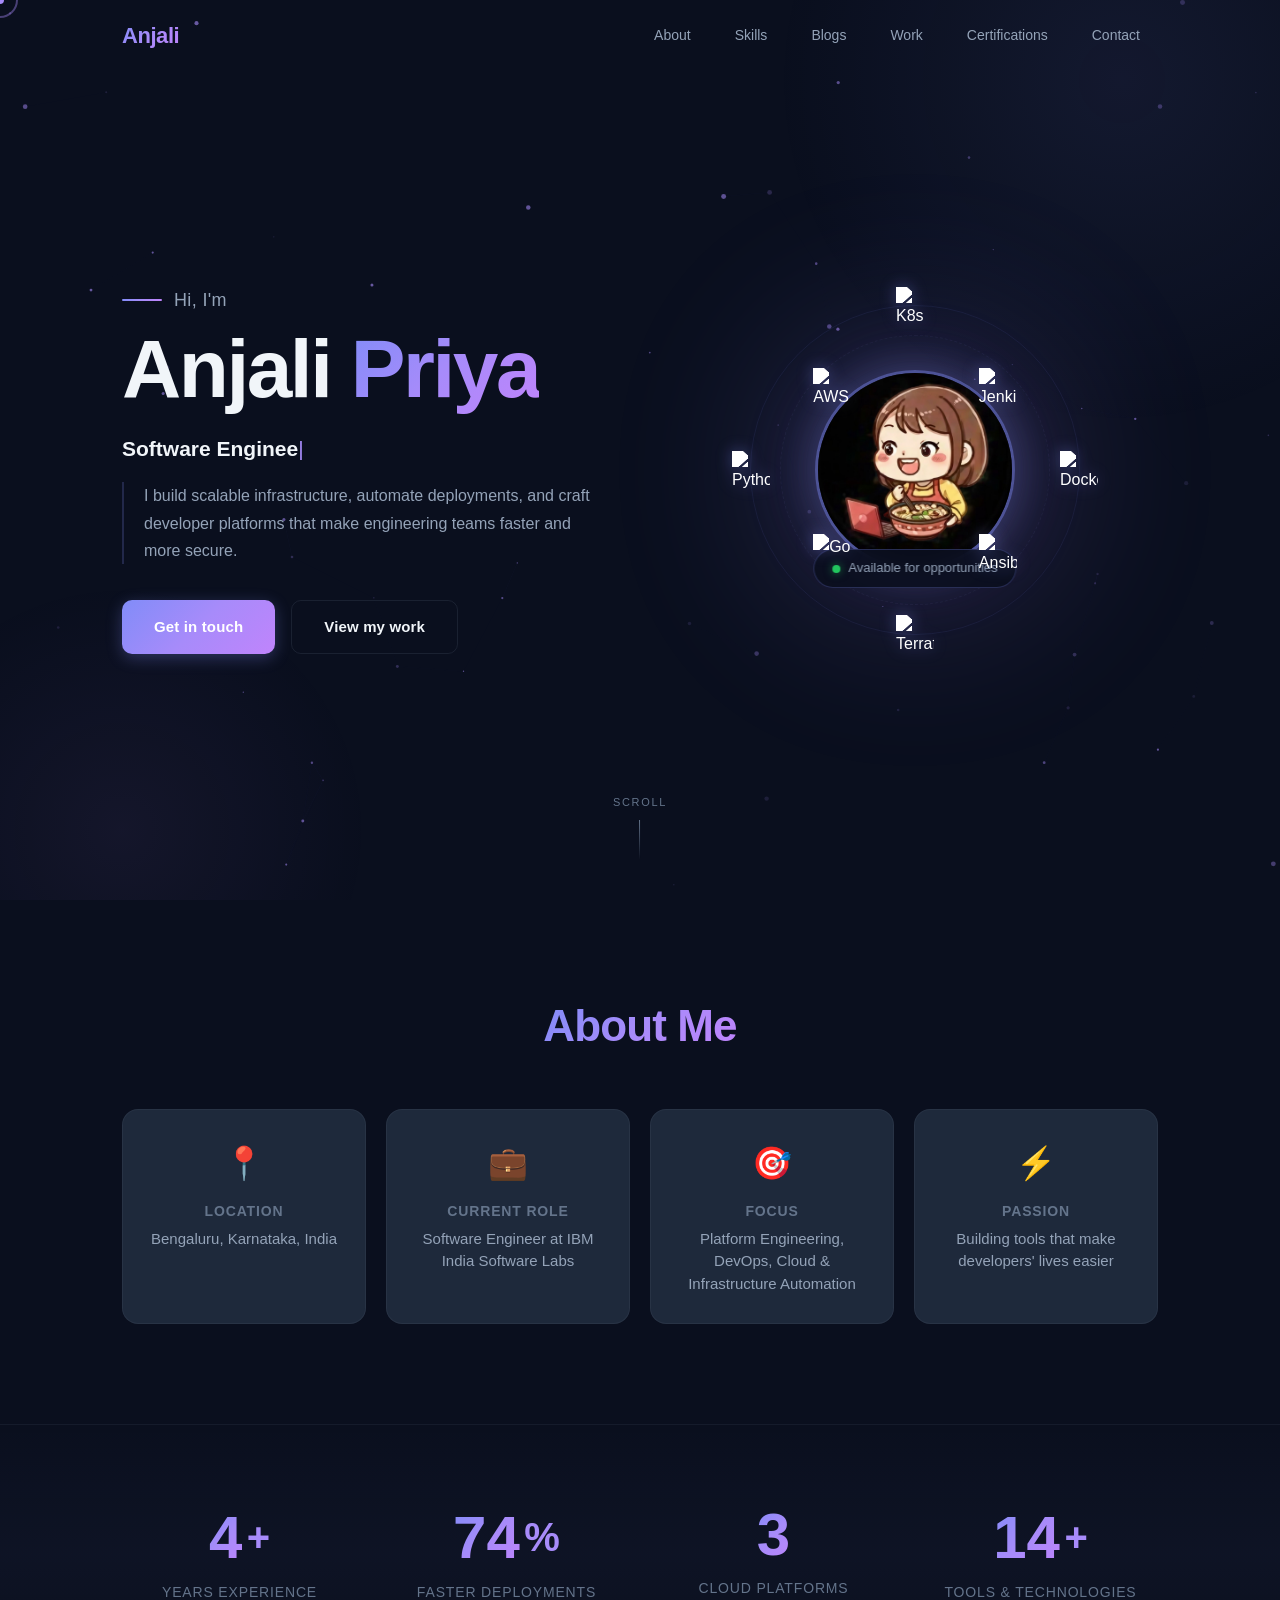
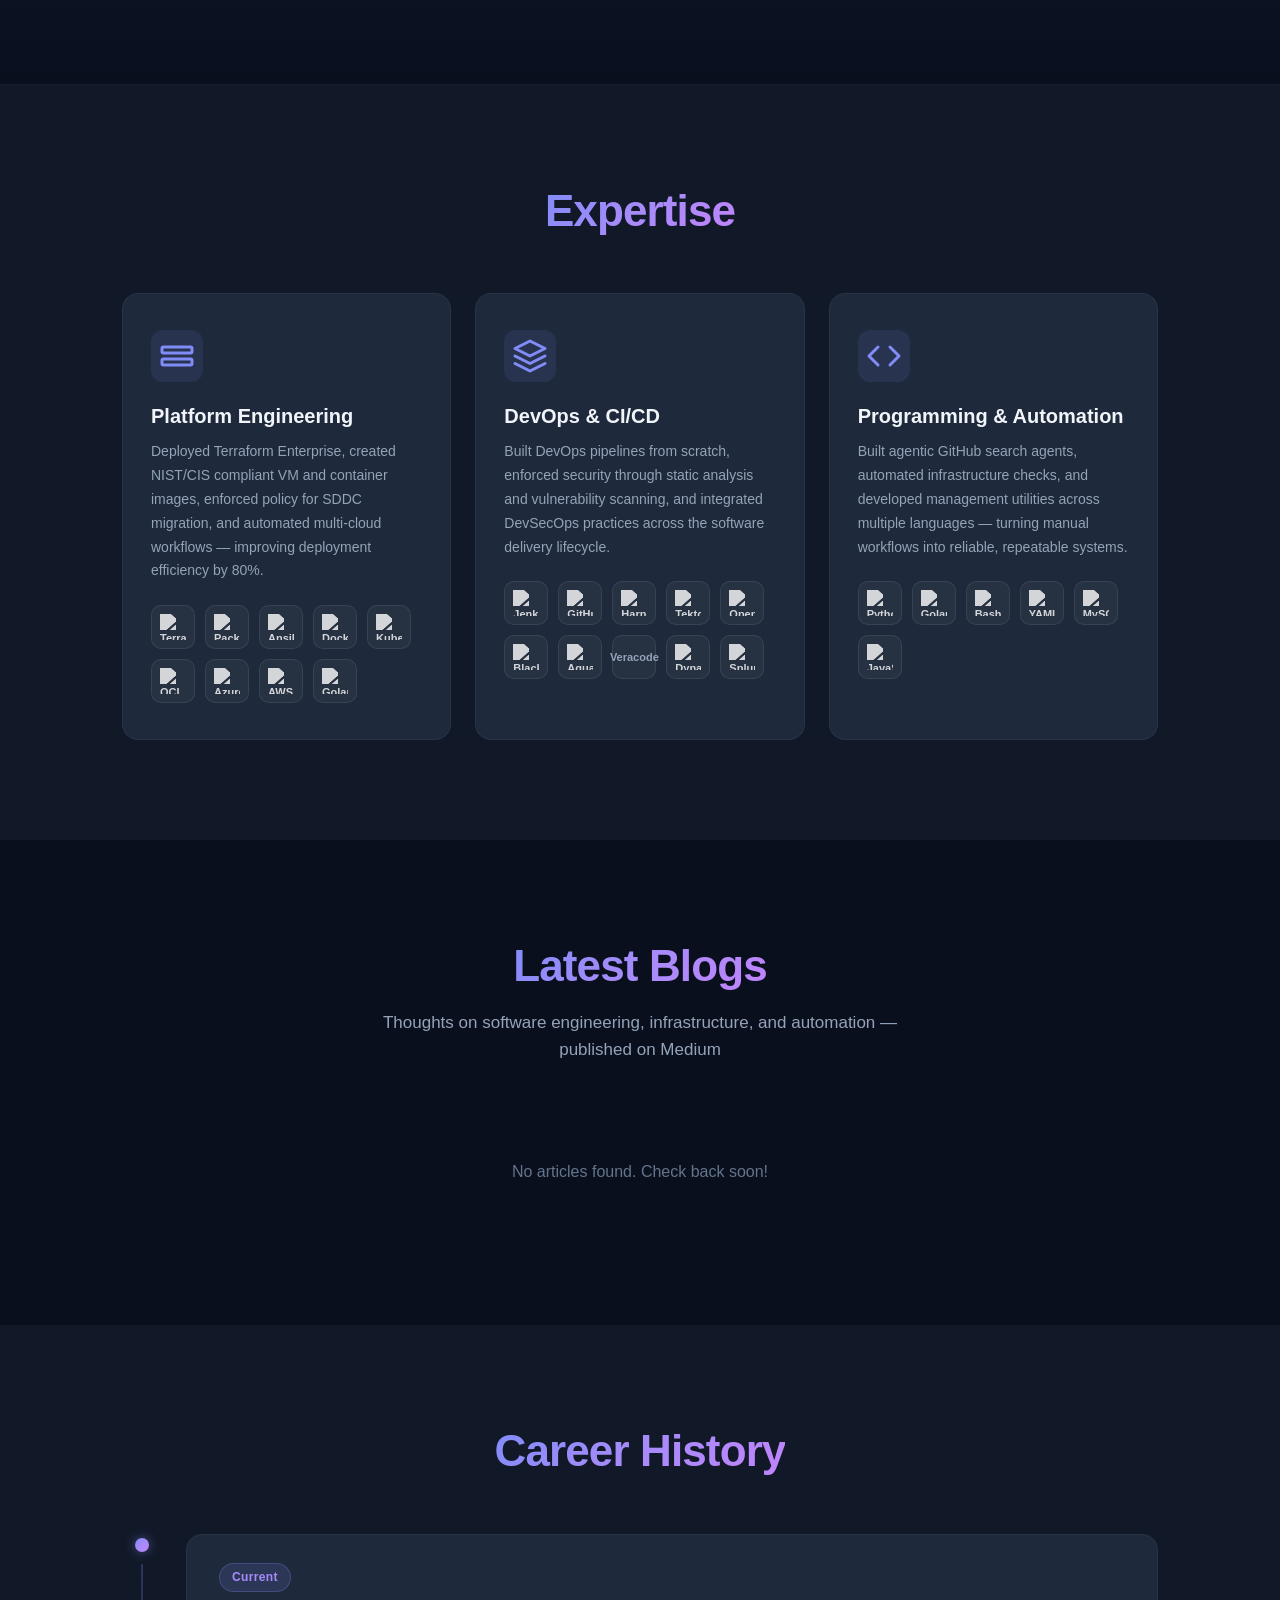
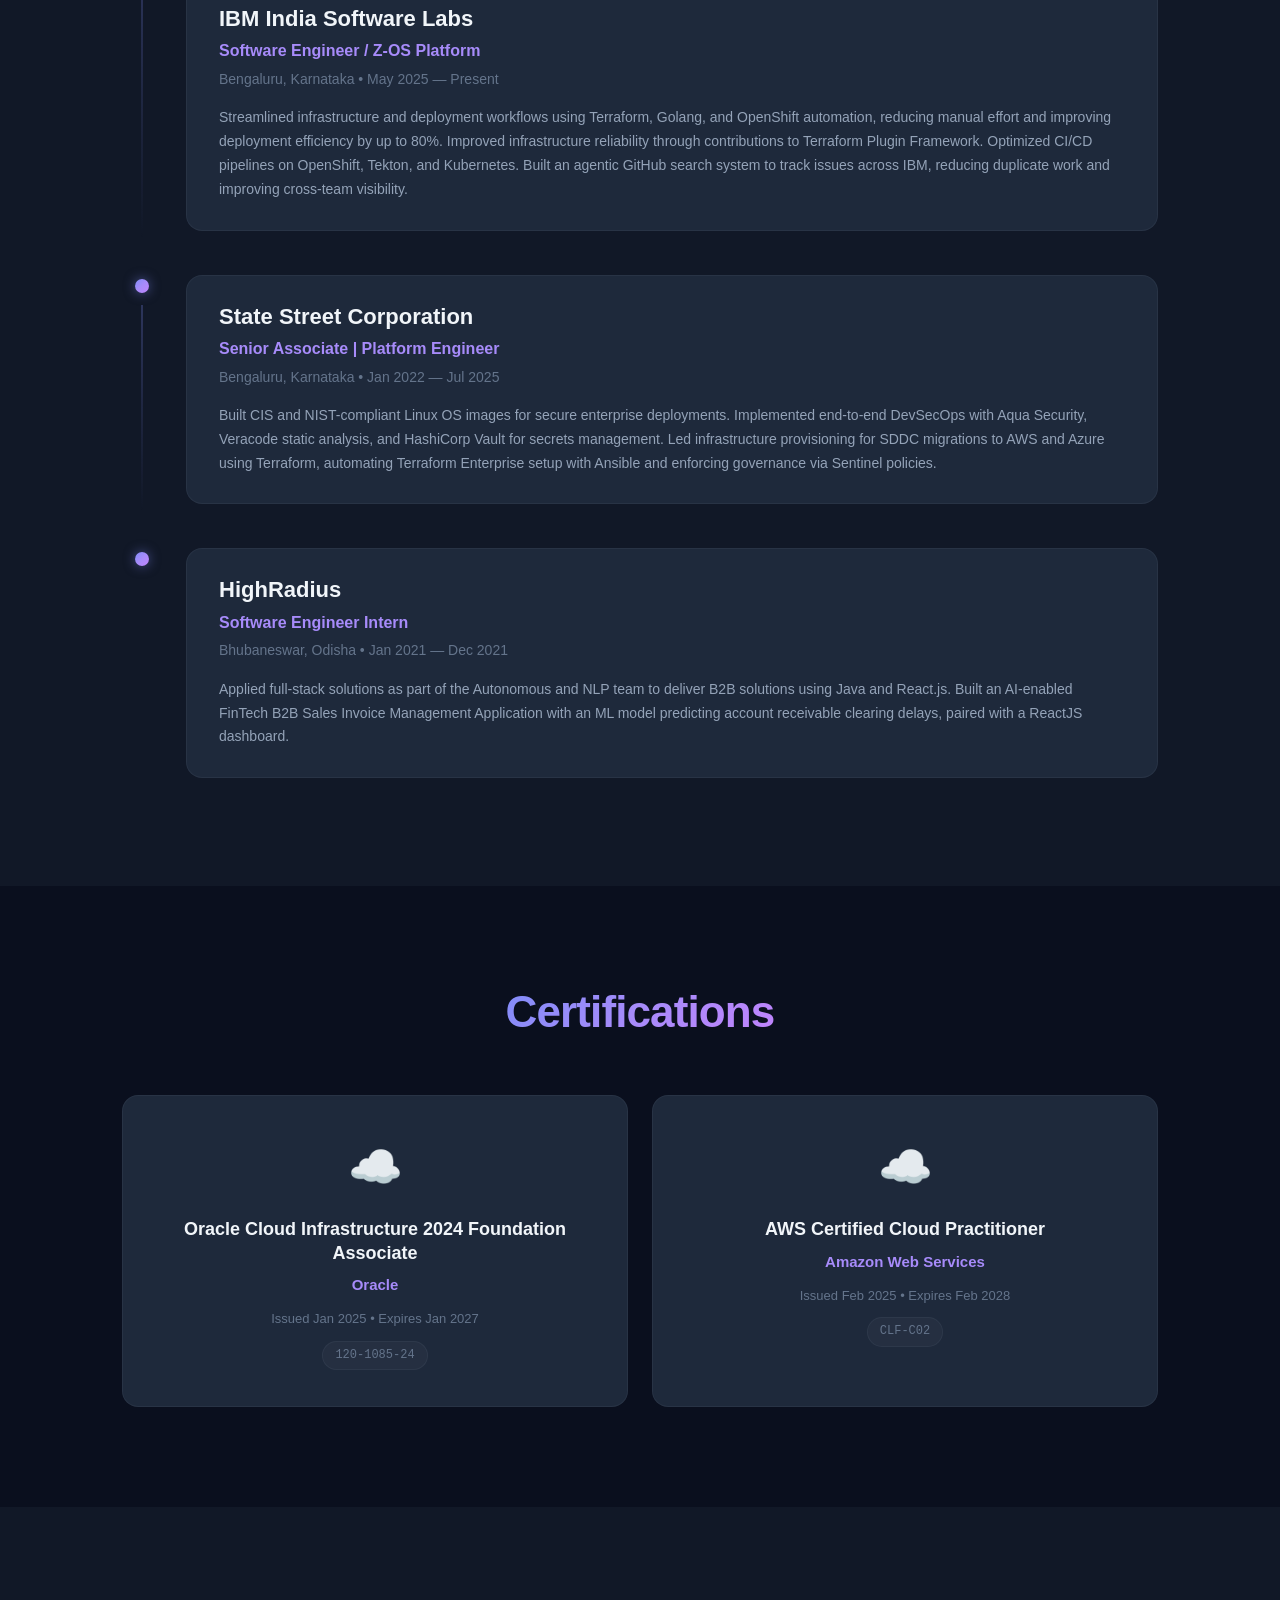
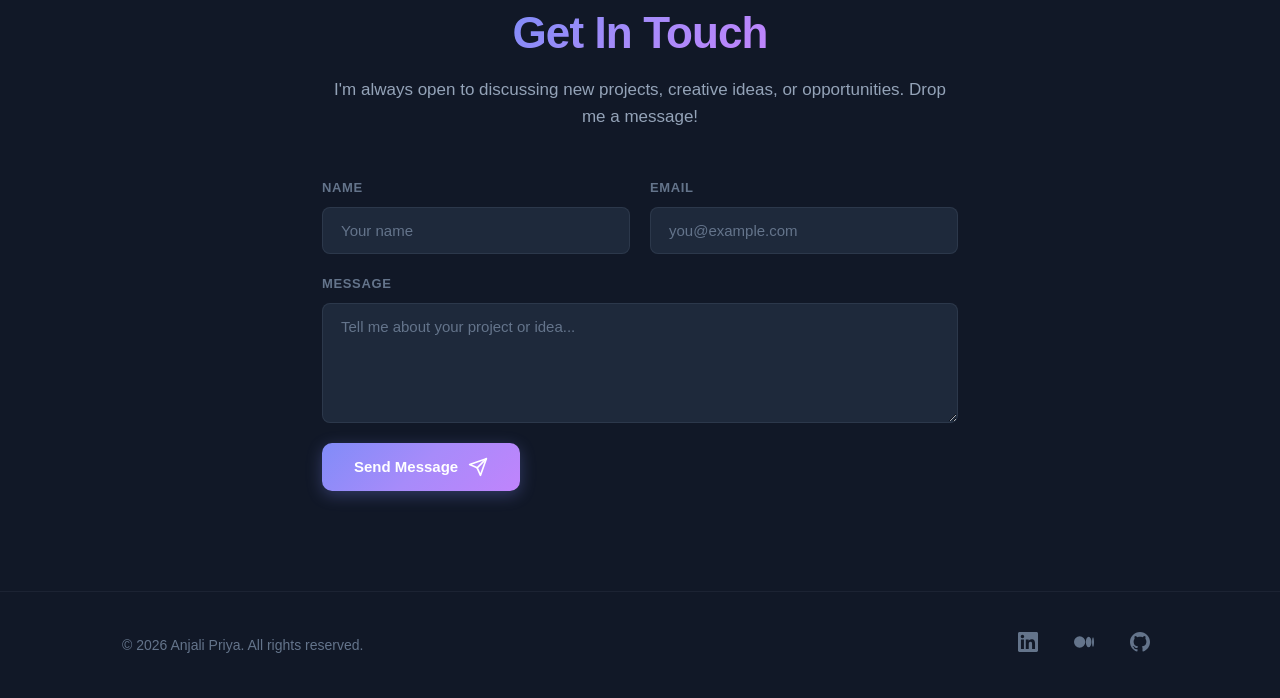
==== AnjaliPriyaa.github.io/index.html @ 0230a02e "Replace submodule with website files" ====
<!DOCTYPE html>
<html lang="en">
<head>
    <meta charset="UTF-8">
    <meta name="viewport" content="width=device-width, initial-scale=1.0">
    <meta http-equiv="X-UA-Compatible" content="IE=edge">
    <meta name="description" content="Anjali Priya - Software Engineer specializing in Cloud & Infrastructure Automation, DevOps, and Platform Engineering">
    <meta http-equiv="Content-Security-Policy" content="default-src 'self'; script-src 'self' 'unsafe-inline'; style-src 'self' 'unsafe-inline' https://fonts.googleapis.com; font-src 'self' https://fonts.gstatic.com; img-src 'self' https: data:; connect-src 'self' https://api.rss2json.com; frame-ancestors 'none'; base-uri 'self'; form-action 'self';">
    <title>Anjali Priya — Software Engineer</title>
    <link rel="preconnect" href="https://fonts.googleapis.com">
    <link rel="preconnect" href="https://fonts.gstatic.com" crossorigin>
    <link href="https://fonts.googleapis.com/css2?family=Inter:wght@400;500;600;700;800&display=swap" rel="stylesheet">
    <link rel="stylesheet" href="styles.css">
</head>
<body>
    <!-- Particle Canvas -->
    <canvas id="particle-canvas"></canvas>

    <!-- Custom Cursor -->
    <div class="cursor" id="cursor"></div>
    <div class="cursor-follower" id="cursor-follower"></div>

    <!-- Scroll Progress -->
    <div class="scroll-progress" id="scroll-progress"></div>

    <!-- Top Navigation -->
    <header class="navbar" id="navbar">
        <div class="nav-container">
            <a href="#hero" class="nav-logo">Anjali</a>
            <nav class="nav-links" id="nav-links">
                <a href="#about" class="nav-link">About</a>
                <a href="#skills" class="nav-link">Skills</a>
                <a href="#blogs" class="nav-link">Blogs</a>
                <a href="#work" class="nav-link">Work</a>
                <a href="#certifications" class="nav-link">Certifications</a>
                <a href="#contact" class="nav-link">Contact</a>
            </nav>
            <button class="nav-toggle" id="nav-toggle" aria-label="Toggle menu">
                <span></span>
                <span></span>
                <span></span>
            </button>
        </div>
    </header>

    <!-- Main Content -->
    <main>
        <!-- Hero Section -->
        <section id="hero" class="section hero">
            <div class="container hero-container">
                <div class="hero-text">
                    <p class="hero-greeting">Hi, I'm</p>
                    <h1 class="hero-name">Anjali <span class="gradient-text">Priya</span></h1>
                    <p class="hero-role"><span id="typewriter"></span><span class="typewriter-cursor">|</span></p>
                    <p class="hero-desc">I build scalable infrastructure, automate deployments, and craft developer platforms that make engineering teams faster and more secure.</p>
                    <div class="hero-actions">
                        <a href="#contact" class="btn-primary">Get in touch</a>
                        <a href="#work" class="btn-secondary">View my work</a>
                    </div>
                </div>
                <div class="hero-visual">
                    <div class="hero-orbital">
                        <!-- Orbiting rings -->
                        <div class="orbit-ring orbit-ring-1">
                            <div class="orbit-icon oi-1"><img src="https://www.vectorlogo.zone/logos/kubernetes/kubernetes-icon.svg" alt="K8s"></div>
                            <div class="orbit-icon oi-2"><img src="https://raw.githubusercontent.com/devicons/devicon/master/icons/docker/docker-original.svg" alt="Docker"></div>
                            <div class="orbit-icon oi-3"><img src="https://www.vectorlogo.zone/logos/terraformio/terraformio-icon.svg" alt="Terraform"></div>
                            <div class="orbit-icon oi-4"><img src="https://raw.githubusercontent.com/devicons/devicon/master/icons/python/python-original.svg" alt="Python"></div>
                        </div>
                        <div class="orbit-ring orbit-ring-2">
                            <div class="orbit-icon oi-5"><img src="https://raw.githubusercontent.com/devicons/devicon/master/icons/amazonwebservices/amazonwebservices-original-wordmark.svg" alt="AWS"></div>
                            <div class="orbit-icon oi-6"><img src="https://www.vectorlogo.zone/logos/jenkins/jenkins-icon.svg" alt="Jenkins"></div>
                            <div class="orbit-icon oi-7"><img src="https://raw.githubusercontent.com/devicons/devicon/master/icons/go/go-original.svg" alt="Go"></div>
                            <div class="orbit-icon oi-8"><img src="https://www.vectorlogo.zone/logos/ansible/ansible-icon.svg" alt="Ansible"></div>
                        </div>
                        <!-- Center avatar -->
                        <div class="hero-image-wrapper">
                            <img src="anime-profile.png" alt="Anjali Priya" class="hero-pic">
                            <div class="hero-glow"></div>
                            <div class="hero-status">
                                <span class="hero-status-dot"></span>
                                Available for opportunities
                            </div>
                        </div>
                    </div>
                </div>
            </div>
            <div class="scroll-hint">
                <span>Scroll</span>
                <div class="scroll-line"></div>
            </div>
        </section>

        <!-- About Section -->
        <section id="about" class="section">
            <div class="container">
                <h2 class="section-title"><span class="gradient-underline">About Me</span></h2>
                <div class="about-grid">
                    <div class="about-card">
                        <div class="about-icon">📍</div>
                        <h3>Location</h3>
                        <p>Bengaluru, Karnataka, India</p>
                    </div>
                    <div class="about-card">
                        <div class="about-icon">💼</div>
                        <h3>Current Role</h3>
                        <p>Software Engineer at IBM India Software Labs</p>
                    </div>
                    <div class="about-card">
                        <div class="about-icon">🎯</div>
                        <h3>Focus</h3>
                        <p>Platform Engineering, DevOps, Cloud & Infrastructure Automation</p>
                    </div>
                    <div class="about-card">
                        <div class="about-icon">⚡</div>
                        <h3>Passion</h3>
                        <p>Building tools that make developers' lives easier</p>
                    </div>
                </div>
            </div>
        </section>

        <!-- Stats Section -->
        <section id="stats" class="section stats-section">
            <div class="container">
                <div class="stats-grid">
                    <div class="stat-item">
                        <span class="stat-number" data-target="4">0</span>
                        <span class="stat-suffix">+</span>
                        <p class="stat-label">Years Experience</p>
                    </div>
                    <div class="stat-item">
                        <span class="stat-number" data-target="80">0</span>
                        <span class="stat-suffix">%</span>
                        <p class="stat-label">Faster Deployments</p>
                    </div>
                    <div class="stat-item">
                        <span class="stat-number" data-target="3">0</span>
                        <p class="stat-label">Cloud Platforms</p>
                    </div>
                    <div class="stat-item">
                        <span class="stat-number" data-target="15">0</span>
                        <span class="stat-suffix">+</span>
                        <p class="stat-label">Tools & Technologies</p>
                    </div>
                </div>
            </div>
        </section>

        <!-- Skills Section -->
        <section id="skills" class="section section-alt">
            <div class="container">
                <h2 class="section-title"><span class="gradient-underline">Expertise</span></h2>
                <div class="expertise-grid">
                    <div class="expertise-card">
                        <div class="expertise-icon">
                            <svg width="36" height="36" viewBox="0 0 24 24" fill="none" stroke="currentColor" stroke-width="2" stroke-linecap="round" stroke-linejoin="round">
                                <rect x="2" y="6" width="20" height="4" rx="1"/>
                                <rect x="2" y="14" width="20" height="4" rx="1"/>
                            </svg>
                        </div>
                        <h3>Platform Engineering</h3>
                        <p>Deployed Terraform Enterprise, created NIST/CIS compliant VM and container images, enforced policy for SDDC migration, and automated multi-cloud workflows — improving deployment efficiency by 80%.</p>
                        <div class="tech-tags">
                            <span class="tech-tag" data-tooltip="Terraform"><img src="https://www.vectorlogo.zone/logos/terraformio/terraformio-icon.svg" alt="Terraform"></span>
                            <span class="tech-tag" data-tooltip="Packer"><img src="https://www.vectorlogo.zone/logos/packer/packer-icon.svg" alt="Packer"></span>
                            <span class="tech-tag" data-tooltip="Ansible"><img src="https://www.vectorlogo.zone/logos/ansible/ansible-icon.svg" alt="Ansible"></span>
                            <span class="tech-tag" data-tooltip="Docker"><img src="https://raw.githubusercontent.com/devicons/devicon/master/icons/docker/docker-original.svg" alt="Docker"></span>
                            <span class="tech-tag" data-tooltip="Kubernetes"><img src="https://www.vectorlogo.zone/logos/kubernetes/kubernetes-icon.svg" alt="Kubernetes"></span>
                            <span class="tech-tag" data-tooltip="Oracle Cloud"><img src="https://www.vectorlogo.zone/logos/oracle/oracle-icon.svg" alt="OCI"></span>
                            <span class="tech-tag" data-tooltip="Azure"><img src="https://www.vectorlogo.zone/logos/microsoft_azure/microsoft_azure-icon.svg" alt="Azure"></span>
                            <span class="tech-tag" data-tooltip="AWS"><img src="https://raw.githubusercontent.com/devicons/devicon/master/icons/amazonwebservices/amazonwebservices-original-wordmark.svg" alt="AWS"></span>
                            <span class="tech-tag" data-tooltip="Golang"><img src="https://raw.githubusercontent.com/devicons/devicon/master/icons/go/go-original.svg" alt="Golang"></span>
                        </div>
                    </div>
                    <div class="expertise-card">
                        <div class="expertise-icon">
                            <svg width="36" height="36" viewBox="0 0 24 24" fill="none" stroke="currentColor" stroke-width="2" stroke-linecap="round" stroke-linejoin="round">
                                <path d="M12 2L2 7l10 5 10-5-10-5z"/>
                                <path d="M2 17l10 5 10-5M2 12l10 5 10-5"/>
                            </svg>
                        </div>
                        <h3>DevOps & CI/CD</h3>
                        <p>Built DevOps pipelines from scratch, enforced security through static analysis and vulnerability scanning, and integrated DevSecOps practices across the software delivery lifecycle.</p>
                        <div class="tech-tags">
                            <span class="tech-tag" data-tooltip="Jenkins"><img src="https://www.vectorlogo.zone/logos/jenkins/jenkins-icon.svg" alt="Jenkins"></span>
                            <span class="tech-tag" data-tooltip="GitHub Actions"><img src="https://www.vectorlogo.zone/logos/github/github-icon.svg" alt="GitHub Actions"></span>
                            <span class="tech-tag" data-tooltip="Harness"><img src="https://www.vectorlogo.zone/logos/harness/harness-icon.svg" alt="Harness"></span>
                            <span class="tech-tag" data-tooltip="Tekton"><img src="https://www.vectorlogo.zone/logos/tektoncd/tektoncd-icon.svg" alt="Tekton"></span>
                            <span class="tech-tag" data-tooltip="OpenShift"><img src="https://www.vectorlogo.zone/logos/openshift/openshift-icon.svg" alt="OpenShift"></span>
                            <span class="tech-tag" data-tooltip="Blackduck"><img src="https://www.vectorlogo.zone/logos/synopsys/synopsys-icon.svg" alt="Blackduck"></span>
                            <span class="tech-tag" data-tooltip="Aqua Security"><img src="https://www.vectorlogo.zone/logos/aquasec/aquasec-icon.svg" alt="Aqua"></span>
                            <span class="tech-tag" data-tooltip="Veracode">Veracode</span>
                            <span class="tech-tag" data-tooltip="Dynatrace"><img src="https://www.vectorlogo.zone/logos/dynatrace/dynatrace-icon.svg" alt="Dynatrace"></span>
                            <span class="tech-tag" data-tooltip="Splunk"><img src="https://www.vectorlogo.zone/logos/splunk/splunk-icon.svg" alt="Splunk"></span>
                        </div>
                    </div>
                    <div class="expertise-card">
                        <div class="expertise-icon">
                            <svg width="36" height="36" viewBox="0 0 24 24" fill="none" stroke="currentColor" stroke-width="2" stroke-linecap="round" stroke-linejoin="round">
                                <polyline points="16 18 22 12 16 6"/>
                                <polyline points="8 6 2 12 8 18"/>
                            </svg>
                        </div>
                        <h3>Programming & Automation</h3>
                        <p>Built agentic GitHub search agents, automated infrastructure checks, and developed management utilities across multiple languages — turning manual workflows into reliable, repeatable systems.</p>
                        <div class="tech-tags">
                            <span class="tech-tag" data-tooltip="Python"><img src="https://raw.githubusercontent.com/devicons/devicon/master/icons/python/python-original.svg" alt="Python"></span>
                            <span class="tech-tag" data-tooltip="Golang"><img src="https://raw.githubusercontent.com/devicons/devicon/master/icons/go/go-original.svg" alt="Golang"></span>
                            <span class="tech-tag" data-tooltip="Bash"><img src="https://www.vectorlogo.zone/logos/gnu_bash/gnu_bash-icon.svg" alt="Bash"></span>
                            <span class="tech-tag" data-tooltip="YAML"><img src="https://www.vectorlogo.zone/logos/yaml/yaml-icon.svg" alt="YAML"></span>
                            <span class="tech-tag" data-tooltip="MySQL"><img src="https://raw.githubusercontent.com/devicons/devicon/master/icons/mysql/mysql-original.svg" alt="MySQL"></span>
                            <span class="tech-tag" data-tooltip="JavaScript"><img src="https://raw.githubusercontent.com/devicons/devicon/master/icons/javascript/javascript-original.svg" alt="JavaScript"></span>
                        </div>
                    </div>
                </div>
            </div>
        </section>

        <!-- Blogs Section -->
        <section id="blogs" class="section">
            <div class="container">
                <h2 class="section-title"><span class="gradient-underline">Latest Blogs</span></h2>
                <p class="section-subtitle">Thoughts on software engineering, infrastructure, and automation — published on Medium</p>
                <div id="blogs-grid" class="blogs-grid">
                    <div class="blog-skeleton"><div class="skeleton-line"></div><div class="skeleton-line short"></div><div class="skeleton-line xshort"></div></div>
                    <div class="blog-skeleton"><div class="skeleton-line"></div><div class="skeleton-line short"></div><div class="skeleton-line xshort"></div></div>
                    <div class="blog-skeleton"><div class="skeleton-line"></div><div class="skeleton-line short"></div><div class="skeleton-line xshort"></div></div>
                </div>
            </div>
        </section>

        <!-- Work Section -->
        <section id="work" class="section section-alt">
            <div class="container">
                <h2 class="section-title"><span class="gradient-underline">Career History</span></h2>
                <div class="timeline">
                    <div class="timeline-item">
                        <div class="timeline-marker">
                            <div class="timeline-dot"></div>
                            <div class="timeline-line"></div>
                        </div>
                        <div class="timeline-body">
                            <div class="timeline-card">
                                <span class="timeline-badge current">Current</span>
                                <h3>IBM India Software Labs</h3>
                                <p class="timeline-role">Software Engineer / Z-OS Platform</p>
                                <p class="timeline-meta">Bengaluru, Karnataka • May 2025 — Present</p>
                                <p class="timeline-desc">Streamlined infrastructure and deployment workflows using Terraform, Golang, and OpenShift automation, reducing manual effort and improving deployment efficiency by up to 80%. Improved infrastructure reliability through contributions to Terraform Plugin Framework. Optimized CI/CD pipelines on OpenShift, Tekton, and Kubernetes. Built an agentic GitHub search system to track issues across IBM, reducing duplicate work and improving cross-team visibility.</p>
                            </div>
                        </div>
                    </div>
                    <div class="timeline-item">
                        <div class="timeline-marker">
                            <div class="timeline-dot"></div>
                            <div class="timeline-line"></div>
                        </div>
                        <div class="timeline-body">
                            <div class="timeline-card">
                                <h3>State Street Corporation</h3>
                                <p class="timeline-role">Senior Associate | Platform Engineer</p>
                                <p class="timeline-meta">Bengaluru, Karnataka • Jan 2022 — Jul 2025</p>
                                <p class="timeline-desc">Built CIS and NIST-compliant Linux OS images for secure enterprise deployments. Implemented end-to-end DevSecOps with Aqua Security, Veracode static analysis, and HashiCorp Vault for secrets management. Led infrastructure provisioning for SDDC migrations to AWS and Azure using Terraform, automating Terraform Enterprise setup with Ansible and enforcing governance via Sentinel policies.</p>
                            </div>
                        </div>
                    </div>
                    <div class="timeline-item">
                        <div class="timeline-marker">
                            <div class="timeline-dot"></div>
                        </div>
                        <div class="timeline-body">
                            <div class="timeline-card">
                                <h3>HighRadius</h3>
                                <p class="timeline-role">Software Engineer Intern</p>
                                <p class="timeline-meta">Bhubaneswar, Odisha • Jan 2021 — Dec 2021</p>
                                <p class="timeline-desc">Applied full-stack solutions as part of the Autonomous and NLP team to deliver B2B solutions using Java and React.js. Built an AI-enabled FinTech B2B Sales Invoice Management Application with an ML model predicting account receivable clearing delays, paired with a ReactJS dashboard.</p>
                            </div>
                        </div>
                    </div>
                </div>
            </div>
        </section>

        <!-- Certifications Section -->
        <section id="certifications" class="section">
            <div class="container">
                <h2 class="section-title"><span class="gradient-underline">Certifications</span></h2>
                <div class="certifications-grid">
                    <div class="cert-card">
                        <div class="cert-badge">☁️</div>
                        <h3>Oracle Cloud Infrastructure 2024 Foundation Associate</h3>
                        <p class="cert-issuer">Oracle</p>
                        <p class="cert-meta">Issued Jan 2025 • Expires Jan 2027</p>
                        <span class="cert-id">120-1085-24</span>
                    </div>
                    <div class="cert-card">
                        <div class="cert-badge">☁️</div>
                        <h3>AWS Certified Cloud Practitioner</h3>
                        <p class="cert-issuer">Amazon Web Services</p>
                        <p class="cert-meta">Issued Feb 2025 • Expires Feb 2028</p>
                        <span class="cert-id">CLF-C02</span>
                    </div>
                </div>
            </div>
        </section>

        <!-- Contact Section -->
        <section id="contact" class="section section-alt">
            <div class="container container-narrow">
                <h2 class="section-title"><span class="gradient-underline">Get In Touch</span></h2>
                <p class="contact-text">I'm always open to discussing new projects, creative ideas, or opportunities. Drop me a message!</p>
                <form class="contact-form">
                    <div class="form-row">
                        <div class="form-group">
                            <label for="name">Name</label>
                            <input type="text" id="name" name="name" placeholder="Your name" required autocomplete="name">
                        </div>
                        <div class="form-group">
                            <label for="email">Email</label>
                            <input type="email" id="email" name="email" placeholder="you@example.com" required autocomplete="email">
                        </div>
                    </div>
                    <div class="form-group">
                        <label for="message">Message</label>
                        <textarea id="message" name="message" rows="5" placeholder="Tell me about your project or idea..." required maxlength="1000"></textarea>
                    </div>
                    <button type="submit" class="btn-send">
                        <span>Send Message</span>
                        <svg width="20" height="20" viewBox="0 0 24 24" fill="none" stroke="currentColor" stroke-width="2" stroke-linecap="round" stroke-linejoin="round">
                            <line x1="22" y1="2" x2="11" y2="13"/><polygon points="22 2 15 22 11 13 2 9 22 2"/>
                        </svg>
                    </button>
                </form>
            </div>
        </section>
    </main>

    <!-- Footer -->
    <footer class="footer">
        <div class="container footer-content">
            <div class="footer-left">
                <p>&copy; 2026 Anjali Priya. All rights reserved.</p>
            </div>
            <div class="footer-right">
                <a href="https://www.linkedin.com/in/anjalipriya24/" target="_blank" rel="noopener noreferrer" aria-label="LinkedIn">
                    <svg width="20" height="20" viewBox="0 0 24 24" fill="currentColor"><path d="M20.447 20.452h-3.554v-5.569c0-1.328-.027-3.037-1.852-3.037-1.853 0-2.136 1.445-2.136 2.939v5.667H9.351V9h3.414v1.561h.046c.477-.9 1.637-1.85 3.37-1.85 3.601 0 4.267 2.37 4.267 5.455v6.286zM5.337 7.433c-1.144 0-2.063-.926-2.063-2.065 0-1.138.92-2.063 2.063-2.063 1.14 0 2.064.925 2.064 2.063 0 1.139-.925 2.065-2.064 2.065zm1.782 13.019H3.555V9h3.564v11.452zM22.225 0H1.771C.792 0 0 .774 0 1.729v20.542C0 23.227.792 24 1.771 24h20.451C23.2 24 24 23.227 24 22.271V1.729C24 .774 23.2 0 22.222 0h.003z"/></svg>
                </a>
                <a href="https://medium.com/@anjalipriya_" target="_blank" rel="noopener noreferrer" aria-label="Medium">
                    <svg width="20" height="20" viewBox="0 0 24 24" fill="currentColor"><path d="M13.54 12a6.8 6.8 0 01-6.77 6.82A6.8 6.8 0 010 12a6.8 6.8 0 016.77-6.82A6.8 6.8 0 0113.54 12zM20.96 12c0 3.54-1.51 6.42-3.38 6.42-1.87 0-3.39-2.88-3.39-6.42s1.52-6.42 3.39-6.42 3.38 2.88 3.38 6.42M24 12c0 3.17-.53 5.75-1.19 5.75-.66 0-1.19-2.58-1.19-5.75s.53-5.75 1.19-5.75C23.47 6.25 24 8.83 24 12z"/></svg>
                </a>
                <a href="https://github.com/AnjaliPriyaa" target="_blank" rel="noopener noreferrer" aria-label="GitHub">
                    <svg width="20" height="20" viewBox="0 0 24 24" fill="currentColor"><path d="M12 0c-6.626 0-12 5.373-12 12 0 5.302 3.438 9.8 8.207 11.387.599.111.793-.261.793-.577v-2.234c-3.338.726-4.033-1.416-4.033-1.416-.546-1.387-1.333-1.756-1.333-1.756-1.089-.745.083-.729.083-.729 1.205.084 1.839 1.237 1.839 1.237 1.07 1.834 2.807 1.304 3.492.997.107-.775.418-1.305.762-1.604-2.665-.305-5.467-1.334-5.467-5.931 0-1.311.469-2.381 1.236-3.221-.124-.303-.535-1.524.117-3.176 0 0 1.008-.322 3.301 1.23.957-.266 1.983-.399 3.003-.404 1.02.005 2.047.138 3.006.404 2.291-1.552 3.297-1.23 3.297-1.23.653 1.653.242 2.874.118 3.176.77.84 1.235 1.911 1.235 3.221 0 4.609-2.807 5.624-5.479 5.921.43.372.823 1.102.823 2.222v3.293c0 .319.192.694.801.576 4.765-1.589 8.199-6.086 8.199-11.386 0-6.627-5.373-12-12-12z"/></svg>
                </a>
            </div>
        </div>
    </footer>

    <script src="fetch.js"></script>
    <script src="script.js"></script>
</body>
</html>
---- AnjaliPriyaa.github.io/styles.css ----
/* ========================================
   Design System — CSS Custom Properties
   ======================================== */
:root {
    /* Background */
    --bg-primary: #0a0f1e;
    --bg-secondary: #111827;
    --bg-surface: #1a2236;
    --bg-card: #1e293b;

    /* Text */
    --text-primary: #f1f5f9;
    --text-secondary: #94a3b8;
    --text-muted: #64748b;

    /* Accent */
    --accent-1: #818cf8;
    --accent-2: #a78bfa;
    --accent-3: #c084fc;
    --accent-gradient: linear-gradient(135deg, #818cf8, #a78bfa, #c084fc);
    --accent-gradient-h: linear-gradient(135deg, #a5b4fc, #c4b5fd, #d8b4fe);

    /* Borders */
    --border-subtle: rgba(148, 163, 184, 0.08);
    --border-default: rgba(148, 163, 184, 0.12);
    --border-accent: rgba(129, 140, 248, 0.25);

    /* Shadows */
    --shadow-sm: 0 1px 2px rgba(0, 0, 0, 0.3);
    --shadow-md: 0 4px 12px rgba(0, 0, 0, 0.4);
    --shadow-lg: 0 8px 32px rgba(0, 0, 0, 0.5);
    --shadow-glow: 0 0 40px rgba(129, 140, 248, 0.15);
    --shadow-glow-lg: 0 0 80px rgba(129, 140, 248, 0.2);

    /* Spacing */
    --container-max: 1100px;
    --container-narrow: 700px;
    --section-pad: 100px;

    /* Radius */
    --radius-sm: 8px;
    --radius-md: 12px;
    --radius-lg: 16px;
    --radius-xl: 24px;

    /* Transitions */
    --ease-out: cubic-bezier(0.16, 1, 0.3, 1);
    --ease-in-out: cubic-bezier(0.65, 0, 0.35, 1);
    --duration-fast: 150ms;
    --duration-normal: 300ms;
    --duration-slow: 500ms;
}

/* ========================================
   Reset & Base
   ======================================== */
*, *::before, *::after {
    margin: 0;
    padding: 0;
    box-sizing: border-box;
}

html {
    scroll-behavior: smooth;
    -webkit-font-smoothing: antialiased;
    -moz-osx-font-smoothing: grayscale;
}

body {
    font-family: 'Inter', -apple-system, BlinkMacSystemFont, 'Segoe UI', sans-serif;
    background: var(--bg-primary);
    color: var(--text-primary);
    line-height: 1.6;
    overflow-x: hidden;
}

::selection {
    background: rgba(129, 140, 248, 0.4);
    color: #fff;
}

/* ========================================
   Typography
   ======================================== */
h1, h2, h3, h4 {
    line-height: 1.2;
    font-weight: 700;
}

a {
    color: inherit;
    text-decoration: none;
}

img {
    display: block;
    max-width: 100%;
}

/* ========================================
   Container
   ======================================== */
.container {
    width: 100%;
    max-width: var(--container-max);
    margin: 0 auto;
    padding: 0 32px;
}

.container-narrow {
    max-width: var(--container-narrow);
}

/* ========================================
   Section
   ======================================== */
.section {
    padding: var(--section-pad) 0;
}

.section-alt {
    background: var(--bg-secondary);
}

.section-title {
    font-size: clamp(32px, 5vw, 44px);
    font-weight: 800;
    text-align: center;
    margin-bottom: 16px;
    letter-spacing: -0.02em;
}

.section-subtitle {
    text-align: center;
    color: var(--text-secondary);
    font-size: 17px;
    margin-bottom: 56px;
    max-width: 560px;
    margin-left: auto;
    margin-right: auto;
    line-height: 1.6;
}

.gradient-underline {
    background: var(--accent-gradient);
    -webkit-background-clip: text;
    -webkit-text-fill-color: transparent;
    background-clip: text;
}

/* ========================================
   Navbar
   ======================================== */
.navbar {
    position: fixed;
    top: 0;
    left: 0;
    right: 0;
    z-index: 1000;
    padding: 16px 0;
    transition: all var(--duration-normal) var(--ease-out);
}

.navbar.scrolled {
    background: rgba(10, 15, 30, 0.85);
    backdrop-filter: blur(20px);
    -webkit-backdrop-filter: blur(20px);
    border-bottom: 1px solid var(--border-subtle);
    padding: 10px 0;
    box-shadow: 0 4px 24px rgba(0, 0, 0, 0.3);
}

.nav-container {
    max-width: var(--container-max);
    margin: 0 auto;
    padding: 0 32px;
    display: flex;
    align-items: center;
    justify-content: space-between;
}

.nav-logo {
    font-size: 22px;
    font-weight: 800;
    background: var(--accent-gradient);
    -webkit-background-clip: text;
    -webkit-text-fill-color: transparent;
    background-clip: text;
    letter-spacing: -0.02em;
    z-index: 1001;
}

.nav-links {
    display: flex;
    gap: 8px;
}

.nav-link {
    padding: 8px 18px;
    border-radius: 8px;
    font-size: 14px;
    font-weight: 500;
    color: var(--text-secondary);
    transition: all var(--duration-fast) var(--ease-out);
}

.nav-link:hover {
    color: var(--text-primary);
    background: rgba(255, 255, 255, 0.05);
}

.nav-link.active {
    color: var(--text-primary);
    background: rgba(129, 140, 248, 0.12);
}

/* Mobile nav toggle */
.nav-toggle {
    display: none;
    flex-direction: column;
    justify-content: center;
    gap: 5px;
    width: 44px;
    height: 44px;
    background: none;
    border: none;
    cursor: pointer;
    z-index: 1001;
    padding: 8px;
    border-radius: 8px;
}

.nav-toggle span {
    display: block;
    width: 24px;
    height: 2px;
    background: var(--text-primary);
    border-radius: 2px;
    transition: all var(--duration-normal) var(--ease-out);
    transform-origin: center;
}

.nav-toggle.active span:nth-child(1) {
    transform: rotate(45deg) translate(5px, 5px);
}

.nav-toggle.active span:nth-child(2) {
    opacity: 0;
    transform: scaleX(0);
}

.nav-toggle.active span:nth-child(3) {
    transform: rotate(-45deg) translate(5px, -5px);
}

/* ========================================
   Hero Section
   ======================================== */
.hero {
    min-height: 100vh;
    display: flex;
    align-items: center;
    padding: 120px 0 80px;
    position: relative;
    overflow: hidden;
}

/* Ambient background glow */
.hero::before {
    content: '';
    position: absolute;
    top: -30%;
    right: -15%;
    width: 700px;
    height: 700px;
    background: radial-gradient(circle, rgba(129, 140, 248, 0.08) 0%, transparent 70%);
    pointer-events: none;
}

.hero::after {
    content: '';
    position: absolute;
    bottom: -20%;
    left: -10%;
    width: 500px;
    height: 500px;
    background: radial-gradient(circle, rgba(192, 132, 252, 0.06) 0%, transparent 70%);
    pointer-events: none;
}

.hero-container {
    display: grid;
    grid-template-columns: 1fr 1fr;
    gap: 64px;
    align-items: center;
    position: relative;
    z-index: 1;
}

.hero-text {
    max-width: 560px;
}

.hero-greeting {
    font-size: 18px;
    font-weight: 500;
    color: var(--text-secondary);
    margin-bottom: 12px;
    letter-spacing: 0.02em;
    display: flex;
    align-items: center;
    gap: 12px;
}

.hero-greeting::before {
    content: '';
    display: inline-block;
    width: 40px;
    height: 2px;
    background: var(--accent-gradient);
    border-radius: 2px;
}

.hero-name {
    font-size: clamp(52px, 8vw, 82px);
    font-weight: 800;
    line-height: 1.02;
    letter-spacing: -0.03em;
    margin-bottom: 24px;
    position: relative;
}

.gradient-text {
    background: var(--accent-gradient);
    -webkit-background-clip: text;
    -webkit-text-fill-color: transparent;
    background-clip: text;
    position: relative;
}

.hero-role {
    font-size: 21px;
    font-weight: 600;
    color: var(--text-primary);
    margin-bottom: 16px;
    line-height: 1.4;
    min-height: 32px;
}

.hero-desc {
    font-size: 16px;
    color: var(--text-secondary);
    line-height: 1.7;
    margin-bottom: 36px;
    max-width: 480px;
    position: relative;
    padding-left: 20px;
    border-left: 2px solid rgba(129, 140, 248, 0.2);
}

.hero-actions {
    display: flex;
    gap: 16px;
    flex-wrap: wrap;
}

.btn-primary {
    display: inline-flex;
    align-items: center;
    gap: 8px;
    padding: 14px 32px;
    background: var(--accent-gradient);
    color: #fff;
    border: none;
    border-radius: 10px;
    font-size: 15px;
    font-weight: 600;
    cursor: pointer;
    transition: all var(--duration-normal) var(--ease-out);
    box-shadow: 0 4px 16px rgba(129, 140, 248, 0.3);
    letter-spacing: 0.01em;
}

.btn-primary:hover {
    transform: translateY(-2px);
    box-shadow: 0 8px 28px rgba(129, 140, 248, 0.45);
}

.btn-secondary {
    display: inline-flex;
    align-items: center;
    gap: 8px;
    padding: 14px 32px;
    background: transparent;
    color: var(--text-primary);
    border: 1px solid var(--border-default);
    border-radius: 10px;
    font-size: 15px;
    font-weight: 600;
    cursor: pointer;
    transition: all var(--duration-normal) var(--ease-out);
    letter-spacing: 0.01em;
}

.btn-secondary:hover {
    border-color: var(--border-accent);
    background: rgba(255, 255, 255, 0.03);
    transform: translateY(-2px);
}

/* Hero Visual — Orbital System */
.hero-visual {
    display: flex;
    align-items: center;
    justify-content: center;
    position: relative;
}

.hero-orbital {
    position: relative;
    width: 380px;
    height: 380px;
    display: flex;
    align-items: center;
    justify-content: center;
}

/* Center avatar */
.hero-image-wrapper {
    position: relative;
    width: 200px;
    height: 200px;
    z-index: 2;
}

.hero-pic {
    width: 100%;
    height: 100%;
    border-radius: 50%;
    object-fit: cover;
    position: relative;
    z-index: 1;
    border: 3px solid rgba(129, 140, 248, 0.5);
    box-shadow: 0 0 40px rgba(129, 140, 248, 0.25),
                0 0 80px rgba(167, 139, 250, 0.15);
}

.hero-glow {
    position: absolute;
    inset: -40px;
    border-radius: 50%;
    background: var(--accent-gradient);
    filter: blur(90px);
    opacity: 0.2;
    animation: heroPulse 4s ease-in-out infinite;
    pointer-events: none;
}

@keyframes heroPulse {
    0%, 100% { transform: scale(1); opacity: 0.2; }
    50% { transform: scale(1.15); opacity: 0.3; }
}

/* Status badge */
.hero-status {
    position: absolute;
    bottom: -18px;
    left: 50%;
    transform: translateX(-50%);
    z-index: 3;
    display: inline-flex;
    align-items: center;
    gap: 8px;
    background: rgba(10, 15, 30, 0.9);
    border: 1px solid var(--border-accent);
    padding: 8px 18px;
    border-radius: 24px;
    font-size: 13px;
    font-weight: 500;
    color: var(--text-secondary);
    backdrop-filter: blur(10px);
    white-space: nowrap;
}

.hero-status-dot {
    width: 8px;
    height: 8px;
    background: #22c55e;
    border-radius: 50%;
    animation: statusPulse 2s ease-in-out infinite;
    box-shadow: 0 0 8px rgba(34, 197, 94, 0.6);
}

@keyframes statusPulse {
    0%, 100% { opacity: 1; }
    50% { opacity: 0.5; }
}

/* Orbiting rings */
.orbit-ring {
    position: absolute;
    top: 50%;
    left: 50%;
    border-radius: 50%;
    border: 1px solid rgba(129, 140, 248, 0.08);
    pointer-events: none;
}

.orbit-ring-1 {
    width: 330px;
    height: 330px;
    margin: -165px 0 0 -165px;
    animation: orbitSpin 18s linear infinite;
}

.orbit-ring-2 {
    width: 270px;
    height: 270px;
    margin: -135px 0 0 -135px;
    animation: orbitSpin 22s linear infinite reverse;
    border-style: dashed;
    border-color: rgba(167, 139, 250, 0.06);
}

@keyframes orbitSpin {
    from { transform: rotate(0deg); }
    to { transform: rotate(360deg); }
}

/* Icons on rings */
.orbit-icon {
    position: absolute;
    width: 38px;
    height: 38px;
    pointer-events: auto;
    cursor: pointer;
    z-index: 5;
}

.orbit-icon img {
    width: 100%;
    height: 100%;
    filter: brightness(0) invert(1) drop-shadow(0 0 8px rgba(129, 140, 248, 0.4));
    transition: all 0.3s ease;
}

.orbit-icon:hover img {
    filter: brightness(0) invert(1) drop-shadow(0 0 22px rgba(167, 139, 250, 0.9));
    transform: scale(1.45);
}

/* Ring 1: 4 icons at cardinal positions */
.orbit-ring-1 .oi-1 { top: -19px; left: 50%; margin-left: -19px; }
.orbit-ring-1 .oi-2 { top: 50%; right: -19px; margin-top: -19px; }
.orbit-ring-1 .oi-3 { bottom: -19px; left: 50%; margin-left: -19px; }
.orbit-ring-1 .oi-4 { top: 50%; left: -19px; margin-top: -19px; }

.orbit-ring-1 .oi-1 img,
.orbit-ring-1 .oi-2 img,
.orbit-ring-1 .oi-3 img,
.orbit-ring-1 .oi-4 img {
    animation: counterSpin 18s linear infinite;
}

/* Ring 2: 4 icons at diagonal positions */
.orbit-ring-2 .oi-5 { top: 12%; left: 12%; }
.orbit-ring-2 .oi-6 { top: 12%; right: 12%; }
.orbit-ring-2 .oi-7 { bottom: 12%; left: 12%; }
.orbit-ring-2 .oi-8 { bottom: 12%; right: 12%; }

.orbit-ring-2 .oi-5 img,
.orbit-ring-2 .oi-6 img,
.orbit-ring-2 .oi-7 img,
.orbit-ring-2 .oi-8 img {
    animation: counterSpin 22s linear infinite reverse;
}

@keyframes counterSpin {
    from { transform: rotate(0deg); }
    to { transform: rotate(360deg); }
}

/* Scroll hint */
.scroll-hint {
    position: absolute;
    bottom: 40px;
    left: 50%;
    transform: translateX(-50%);
    display: flex;
    flex-direction: column;
    align-items: center;
    gap: 8px;
    color: var(--text-muted);
    font-size: 11px;
    font-weight: 500;
    letter-spacing: 0.15em;
    text-transform: uppercase;
    z-index: 1;
}

.scroll-line {
    width: 1px;
    height: 40px;
    background: linear-gradient(to bottom, var(--text-muted), transparent);
    animation: scrollLine 2s ease-in-out infinite;
}

@keyframes scrollLine {
    0% { transform: scaleY(0); transform-origin: top; }
    50% { transform: scaleY(1); transform-origin: top; }
    50.01% { transform-origin: bottom; }
    100% { transform: scaleY(0); transform-origin: bottom; }
}

/* ========================================
   Particle Canvas
   ======================================== */
#particle-canvas {
    position: fixed;
    top: 0;
    left: 0;
    width: 100%;
    height: 100%;
    pointer-events: none;
    z-index: 0;
}

/* ========================================
   Custom Cursor
   ======================================== */
.cursor {
    width: 8px;
    height: 8px;
    background: var(--accent-2);
    border-radius: 50%;
    position: fixed;
    pointer-events: none;
    z-index: 9999;
    transition: width 0.2s, height 0.2s, background 0.2s;
    transform: translate(-50%, -50%);
}

.cursor.hover {
    width: 16px;
    height: 16px;
    background: var(--accent-3);
    mix-blend-mode: difference;
}

.cursor-follower {
    width: 36px;
    height: 36px;
    border: 2px solid rgba(167, 139, 250, 0.4);
    border-radius: 50%;
    position: fixed;
    pointer-events: none;
    z-index: 9998;
    transform: translate(-50%, -50%);
    transition: width 0.3s, height 0.3s, border-color 0.3s;
}

.cursor-follower.hover {
    width: 56px;
    height: 56px;
    border-color: rgba(192, 132, 252, 0.6);
}

@media (max-width: 768px) {
    .cursor, .cursor-follower { display: none; }
}

/* ========================================
   Scroll Progress Bar
   ======================================== */
.scroll-progress {
    position: fixed;
    top: 0;
    left: 0;
    height: 2px;
    background: var(--accent-gradient);
    z-index: 9999;
    transition: width 0.1s linear;
    border-radius: 0 2px 2px 0;
}

/* ========================================
   Typewriter
   ======================================== */
.typewriter-cursor {
    color: var(--accent-2);
    font-weight: 400;
    animation: blink 0.8s step-end infinite;
}

@keyframes blink {
    0%, 100% { opacity: 1; }
    50% { opacity: 0; }
}

/* ========================================
   Stats Section
   ======================================== */
.stats-section {
    padding: 60px 0;
    background: linear-gradient(180deg, transparent 0%, rgba(129, 140, 248, 0.03) 50%, transparent 100%);
    border-top: 1px solid var(--border-subtle);
    border-bottom: 1px solid var(--border-subtle);
}

.stats-grid {
    display: grid;
    grid-template-columns: repeat(4, 1fr);
    gap: 32px;
    text-align: center;
}

.stat-item {
    padding: 20px;
}

.stat-number {
    font-size: clamp(42px, 6vw, 60px);
    font-weight: 800;
    background: var(--accent-gradient);
    -webkit-background-clip: text;
    -webkit-text-fill-color: transparent;
    background-clip: text;
    line-height: 1;
    display: inline;
}

.stat-suffix {
    font-size: clamp(28px, 4vw, 40px);
    font-weight: 800;
    color: var(--accent-2);
    vertical-align: super;
}

.stat-label {
    font-size: 14px;
    color: var(--text-muted);
    font-weight: 500;
    text-transform: uppercase;
    letter-spacing: 0.06em;
    margin-top: 12px;
}

@media (max-width: 768px) {
    .stats-grid {
        grid-template-columns: repeat(2, 1fr);
        gap: 24px;
    }
}

@media (max-width: 400px) {
    .stats-grid {
        grid-template-columns: 1fr 1fr;
        gap: 16px;
    }
}

/* ========================================
   3D Tilt Cards
   ======================================== */
.tilt-card {
    transform-style: preserve-3d;
    transform: perspective(1000px);
}

.tilt-card-content {
    transform-style: preserve-3d;
}

/* Glow border animation on hover */
@keyframes borderGlow {
    0%, 100% { border-color: var(--border-accent); }
    50% { border-color: rgba(192, 132, 252, 0.4); }
}

.expertise-card:hover,
.cert-card:hover,
.timeline-card:hover {
    animation: borderGlow 2s ease-in-out infinite;
}

/* ========================================
   About Section
   ======================================== */
.about-grid {
    display: grid;
    grid-template-columns: repeat(4, 1fr);
    gap: 20px;
    margin-top: 56px;
}

.about-card {
    background: var(--bg-card);
    border: 1px solid var(--border-subtle);
    border-radius: var(--radius-lg);
    padding: 28px 24px;
    text-align: center;
    transition: all var(--duration-normal) var(--ease-out);
}

.about-card:hover {
    border-color: var(--border-accent);
    transform: translateY(-4px);
    box-shadow: var(--shadow-glow);
}

.about-icon {
    font-size: 32px;
    margin-bottom: 14px;
}

.about-card h3 {
    font-size: 14px;
    font-weight: 600;
    color: var(--text-muted);
    text-transform: uppercase;
    letter-spacing: 0.06em;
    margin-bottom: 8px;
}

.about-card p {
    font-size: 15px;
    color: var(--text-secondary);
    line-height: 1.5;
}

/* ========================================
   Expertise / Skills
   ======================================== */
.expertise-grid {
    display: grid;
    grid-template-columns: repeat(3, 1fr);
    gap: 24px;
    margin-top: 56px;
}

.expertise-card {
    background: var(--bg-card);
    border: 1px solid var(--border-subtle);
    border-radius: var(--radius-lg);
    padding: 36px 28px;
    transition: all var(--duration-normal) var(--ease-out);
    position: relative;
    overflow: hidden;
}

.expertise-card::before {
    content: '';
    position: absolute;
    top: 0;
    left: 0;
    right: 0;
    height: 2px;
    background: var(--accent-gradient);
    opacity: 0;
    transition: opacity var(--duration-normal) var(--ease-out);
}

.expertise-card:hover::before {
    opacity: 1;
}

.expertise-card:hover {
    border-color: var(--border-accent);
    transform: translateY(-4px);
    box-shadow: var(--shadow-glow);
}

.expertise-icon {
    width: 52px;
    height: 52px;
    display: flex;
    align-items: center;
    justify-content: center;
    border-radius: var(--radius-md);
    background: rgba(129, 140, 248, 0.1);
    color: var(--accent-1);
    margin-bottom: 22px;
}

.expertise-card h3 {
    font-size: 20px;
    margin-bottom: 12px;
}

.expertise-card > p {
    color: var(--text-secondary);
    font-size: 14px;
    line-height: 1.7;
    margin-bottom: 22px;
}

.tech-tags {
    display: flex;
    flex-wrap: wrap;
    gap: 10px;
    align-items: center;
}

.tech-tag {
    position: relative;
    display: inline-flex;
    align-items: center;
    justify-content: center;
    width: 44px;
    height: 44px;
    background: rgba(255, 255, 255, 0.04);
    border: 1px solid rgba(148, 163, 184, 0.15);
    border-radius: 10px;
    transition: all var(--duration-normal) var(--ease-out);
    cursor: pointer;
    /* For text-only tags */
    font-size: 11px;
    font-weight: 600;
    color: var(--text-secondary);
    padding: 4px;
}

.tech-tag img {
    width: 26px;
    height: 26px;
    object-fit: contain;
    filter: brightness(0) invert(1);
    opacity: 0.8;
    transition: all var(--duration-normal) var(--ease-out);
}

.tech-tag:hover {
    background: rgba(129, 140, 248, 0.2);
    border-color: rgba(167, 139, 250, 0.5);
    transform: translateY(-3px);
    box-shadow: 0 0 20px rgba(129, 140, 248, 0.3);
    color: var(--accent-2);
}

.tech-tag:hover img {
    opacity: 1;
    filter: brightness(0) invert(1) drop-shadow(0 0 8px rgba(167, 139, 250, 0.7));
}

/* Tooltip */
.tech-tag::after {
    content: attr(data-tooltip);
    position: absolute;
    bottom: calc(100% + 8px);
    left: 50%;
    transform: translateX(-50%) translateY(4px);
    background: #1e293b;
    color: #f1f5f9;
    font-size: 12px;
    font-weight: 500;
    padding: 6px 12px;
    border-radius: 6px;
    white-space: nowrap;
    pointer-events: none;
    opacity: 0;
    transition: all 0.2s ease;
    border: 1px solid rgba(129, 140, 248, 0.3);
    box-shadow: 0 8px 24px rgba(0, 0, 0, 0.5);
    z-index: 10;
    letter-spacing: 0.01em;
}

.tech-tag::before {
    content: '';
    position: absolute;
    bottom: calc(100% + 2px);
    left: 50%;
    transform: translateX(-50%) translateY(4px);
    border: 5px solid transparent;
    border-top-color: rgba(129, 140, 248, 0.3);
    pointer-events: none;
    opacity: 0;
    transition: all 0.2s ease;
    z-index: 10;
}

.tech-tag:hover::after,
.tech-tag:hover::before {
    opacity: 1;
    transform: translateX(-50%) translateY(0);
}

/* ========================================
   Blogs
   ======================================== */
.blogs-grid {
    display: grid;
    grid-template-columns: repeat(3, 1fr);
    gap: 24px;
    margin-top: 56px;
}

.blog-skeleton {
    background: var(--bg-card);
    border: 1px solid var(--border-subtle);
    border-radius: var(--radius-lg);
    padding: 28px;
    animation: shimmer 1.5s ease-in-out infinite;
}

.skeleton-line {
    height: 14px;
    background: rgba(255, 255, 255, 0.06);
    border-radius: 4px;
    margin-bottom: 12px;
}

.skeleton-line.short { width: 70%; }
.skeleton-line.xshort { width: 40%; }

@keyframes shimmer {
    0%, 100% { opacity: 0.5; }
    50% { opacity: 0.8; }
}

/* Dynamic blog cards */
.blog-card {
    background: var(--bg-card);
    border: 1px solid var(--border-subtle);
    border-radius: var(--radius-lg);
    padding: 28px;
    transition: all var(--duration-normal) var(--ease-out);
    cursor: pointer;
    position: relative;
    overflow: hidden;
}

.blog-card::before {
    content: '';
    position: absolute;
    left: 0;
    top: 0;
    bottom: 0;
    width: 3px;
    background: var(--accent-gradient);
    opacity: 0;
    transition: opacity var(--duration-normal) var(--ease-out);
    border-radius: 0 2px 2px 0;
}

.blog-card:hover {
    border-color: var(--border-accent);
    transform: translateY(-4px);
    box-shadow: var(--shadow-glow);
}

.blog-card:hover::before {
    opacity: 1;
}

.blog-card h3 {
    font-size: 17px;
    line-height: 1.4;
    margin-bottom: 10px;
}

.blog-date {
    font-size: 13px;
    color: var(--text-muted);
    margin-bottom: 16px;
}

.blog-link {
    font-size: 14px;
    font-weight: 600;
    color: var(--accent-1);
    display: inline-flex;
    align-items: center;
    gap: 6px;
    transition: all var(--duration-fast) var(--ease-out);
}

.blog-link:hover {
    color: var(--accent-3);
    gap: 10px;
}

.loading-text {
    grid-column: 1 / -1;
    text-align: center;
    color: var(--text-muted);
    padding: 40px;
}

/* ========================================
   Timeline / Career
   ======================================== */
.timeline {
    margin-top: 56px;
    position: relative;
}

.timeline-item {
    display: grid;
    grid-template-columns: 40px 1fr;
    gap: 24px;
    padding-bottom: 36px;
}

.timeline-item:last-child {
    padding-bottom: 0;
}

.timeline-marker {
    display: flex;
    flex-direction: column;
    align-items: center;
}

.timeline-dot {
    width: 14px;
    height: 14px;
    border-radius: 50%;
    background: var(--accent-gradient);
    box-shadow: 0 0 12px rgba(129, 140, 248, 0.5);
    flex-shrink: 0;
    margin-top: 4px;
}

.timeline-line {
    width: 2px;
    flex: 1;
    background: linear-gradient(to bottom, var(--border-accent), transparent);
    margin-top: 12px;
    min-height: 40px;
}

.timeline-item:last-child .timeline-line {
    display: none;
}

.timeline-body {
    padding-bottom: 8px;
}

.timeline-card {
    background: var(--bg-card);
    border: 1px solid var(--border-subtle);
    border-radius: var(--radius-lg);
    padding: 28px 32px;
    transition: all var(--duration-normal) var(--ease-out);
}

.timeline-card:hover {
    border-color: var(--border-accent);
    box-shadow: var(--shadow-glow);
}

.timeline-badge {
    display: inline-block;
    padding: 4px 12px;
    font-size: 12px;
    font-weight: 600;
    border-radius: 20px;
    margin-bottom: 14px;
    letter-spacing: 0.03em;
}

.timeline-badge.current {
    background: rgba(129, 140, 248, 0.15);
    color: var(--accent-2);
    border: 1px solid rgba(129, 140, 248, 0.25);
}

.timeline-card h3 {
    font-size: 22px;
    margin-bottom: 6px;
}

.timeline-role {
    font-size: 16px;
    font-weight: 600;
    color: var(--accent-2);
    margin-bottom: 4px;
}

.timeline-meta {
    font-size: 14px;
    color: var(--text-muted);
    margin-bottom: 16px;
}

.timeline-desc {
    font-size: 14px;
    color: var(--text-secondary);
    line-height: 1.7;
}

/* ========================================
   Certifications
   ======================================== */
.certifications-grid {
    display: grid;
    grid-template-columns: repeat(2, 1fr);
    gap: 24px;
    margin-top: 56px;
}

.cert-card {
    background: var(--bg-card);
    border: 1px solid var(--border-subtle);
    border-radius: var(--radius-lg);
    padding: 36px 32px;
    text-align: center;
    transition: all var(--duration-normal) var(--ease-out);
    position: relative;
    overflow: hidden;
}

.cert-card::after {
    content: '';
    position: absolute;
    bottom: 0;
    left: 50%;
    transform: translateX(-50%);
    width: 60%;
    height: 2px;
    background: var(--accent-gradient);
    opacity: 0;
    transition: opacity var(--duration-normal) var(--ease-out);
    border-radius: 2px 2px 0 0;
}

.cert-card:hover {
    border-color: var(--border-accent);
    transform: translateY(-4px);
    box-shadow: var(--shadow-glow);
}

.cert-card:hover::after {
    opacity: 1;
}

.cert-badge {
    font-size: 44px;
    margin-bottom: 16px;
}

.cert-card h3 {
    font-size: 18px;
    margin-bottom: 8px;
    line-height: 1.3;
}

.cert-issuer {
    font-size: 15px;
    font-weight: 600;
    color: var(--accent-2);
    margin-bottom: 12px;
}

.cert-meta {
    font-size: 13px;
    color: var(--text-muted);
    margin-bottom: 10px;
}

.cert-id {
    display: inline-block;
    font-size: 12px;
    font-family: 'SF Mono', 'Fira Code', monospace;
    color: var(--text-muted);
    background: rgba(255, 255, 255, 0.03);
    padding: 4px 12px;
    border-radius: 20px;
    border: 1px solid var(--border-subtle);
}

/* ========================================
   Contact Form
   ======================================== */
.contact-text {
    text-align: center;
    color: var(--text-secondary);
    font-size: 17px;
    margin-bottom: 48px;
    line-height: 1.6;
}

.contact-form {
    display: flex;
    flex-direction: column;
    gap: 20px;
}

.form-row {
    display: grid;
    grid-template-columns: 1fr 1fr;
    gap: 20px;
}

.form-group {
    display: flex;
    flex-direction: column;
    gap: 8px;
}

.form-group label {
    font-size: 13px;
    font-weight: 600;
    color: var(--text-muted);
    text-transform: uppercase;
    letter-spacing: 0.05em;
}

.contact-form input,
.contact-form textarea {
    background: var(--bg-card);
    border: 1px solid var(--border-default);
    border-radius: var(--radius-sm);
    padding: 14px 18px;
    color: var(--text-primary);
    font-size: 15px;
    font-family: inherit;
    transition: all var(--duration-fast) var(--ease-out);
    outline: none;
}

.contact-form input::placeholder,
.contact-form textarea::placeholder {
    color: var(--text-muted);
}

.contact-form input:focus,
.contact-form textarea:focus {
    border-color: var(--accent-1);
    box-shadow: 0 0 0 3px rgba(129, 140, 248, 0.1);
    background: var(--bg-surface);
}

.contact-form textarea {
    resize: vertical;
    min-height: 120px;
}

.btn-send {
    display: inline-flex;
    align-items: center;
    gap: 10px;
    padding: 14px 32px;
    background: var(--accent-gradient);
    color: #fff;
    border: none;
    border-radius: 10px;
    font-size: 15px;
    font-weight: 600;
    cursor: pointer;
    transition: all var(--duration-normal) var(--ease-out);
    align-self: flex-start;
    box-shadow: 0 4px 16px rgba(129, 140, 248, 0.3);
}

.btn-send:hover {
    transform: translateY(-2px);
    box-shadow: 0 8px 28px rgba(129, 140, 248, 0.45);
}

.btn-send.success {
    background: #22c55e;
    box-shadow: 0 4px 16px rgba(34, 197, 94, 0.3);
}

/* ========================================
   Footer
   ======================================== */
.footer {
    background: var(--bg-secondary);
    border-top: 1px solid var(--border-subtle);
    padding: 32px 0;
}

.footer-content {
    display: flex;
    justify-content: space-between;
    align-items: center;
}

.footer-left p {
    font-size: 14px;
    color: var(--text-muted);
}

.footer-right {
    display: flex;
    gap: 20px;
}

.footer-right a {
    color: var(--text-muted);
    transition: all var(--duration-fast) var(--ease-out);
    padding: 8px;
    border-radius: 8px;
}

.footer-right a:hover {
    color: var(--accent-1);
    background: rgba(129, 140, 248, 0.1);
}

/* ========================================
   Scroll Animations
   ======================================== */
.animate-ready .expertise-card,
.animate-ready .about-card,
.animate-ready .timeline-card,
.animate-ready .cert-card,
.animate-ready .blog-card {
    opacity: 0;
    transform: translateY(30px);
}

.animate-in {
    animation: fadeInUp 0.7s var(--ease-out) forwards;
}

@keyframes fadeInUp {
    from {
        opacity: 0;
        transform: translateY(30px);
    }
    to {
        opacity: 1;
        transform: translateY(0);
    }
}

/* ========================================
   Responsive Design
   ======================================== */

/* Tablets */
@media (max-width: 1024px) {
    :root {
        --section-pad: 72px;
    }

    .hero-container {
        grid-template-columns: 1fr;
        gap: 56px;
        text-align: center;
    }

    .hero-text {
        max-width: 100%;
        order: 2;
    }

    .hero-visual {
        order: 1;
    }

    .hero-orbital {
        width: 280px;
        height: 280px;
    }

    .hero-image-wrapper {
        width: 150px;
        height: 150px;
    }

    .orbit-ring-1 {
        width: 260px;
        height: 260px;
        margin: -130px 0 0 -130px;
    }

    .orbit-ring-2 {
        width: 210px;
        height: 210px;
        margin: -105px 0 0 -105px;
    }

    .hero-desc {
        margin-left: auto;
        margin-right: auto;
    }

    .hero-actions {
        justify-content: center;
    }

    .expertise-grid {
        grid-template-columns: 1fr;
        max-width: 560px;
        margin-left: auto;
        margin-right: auto;
    }

    .about-grid {
        grid-template-columns: repeat(2, 1fr);
    }

    .blogs-grid {
        grid-template-columns: repeat(2, 1fr);
    }

    .certifications-grid {
        grid-template-columns: 1fr;
        max-width: 500px;
        margin-left: auto;
        margin-right: auto;
    }
}

/* Mobile */
@media (max-width: 768px) {
    :root {
        --section-pad: 56px;
    }

    .container {
        padding: 0 20px;
    }

    .nav-links {
        position: fixed;
        top: 0;
        right: -100%;
        width: 280px;
        height: 100vh;
        flex-direction: column;
        background: rgba(10, 15, 30, 0.97);
        backdrop-filter: blur(20px);
        -webkit-backdrop-filter: blur(20px);
        padding: 100px 32px 40px;
        gap: 4px;
        transition: right var(--duration-normal) var(--ease-out);
        border-left: 1px solid var(--border-subtle);
    }

    .nav-links.open {
        right: 0;
    }

    .nav-link {
        font-size: 18px;
        padding: 14px 16px;
        border-radius: 10px;
    }

    .nav-toggle {
        display: flex;
    }

    .hero {
        padding: 100px 0 60px;
    }

    .hero-orbital {
        width: 240px;
        height: 240px;
    }

    .hero-image-wrapper {
        width: 130px;
        height: 130px;
    }

    .orbit-ring-1 {
        width: 220px;
        height: 220px;
        margin: -110px 0 0 -110px;
    }

    .orbit-ring-2 {
        width: 180px;
        height: 180px;
        margin: -90px 0 0 -90px;
    }

    .orbit-icon {
        width: 28px;
        height: 28px;
    }

    .orbit-ring-1 .oi-1 { top: -14px; margin-left: -14px; }
    .orbit-ring-1 .oi-2 { right: -14px; margin-top: -14px; }
    .orbit-ring-1 .oi-3 { bottom: -14px; margin-left: -14px; }
    .orbit-ring-1 .oi-4 { left: -14px; margin-top: -14px; }

    .hero-actions {
        flex-direction: column;
    }

    .btn-primary,
    .btn-secondary {
        justify-content: center;
        width: 100%;
    }

    .about-grid {
        grid-template-columns: 1fr;
    }

    .blogs-grid {
        grid-template-columns: 1fr;
    }

    .timeline-item {
        grid-template-columns: 32px 1fr;
        gap: 16px;
    }

    .timeline-card {
        padding: 20px;
    }

    .form-row {
        grid-template-columns: 1fr;
    }

    .btn-send {
        width: 100%;
        justify-content: center;
    }

    .footer-content {
        flex-direction: column;
        gap: 20px;
        text-align: center;
    }
}

/* Small phones */
@media (max-width: 400px) {
    .hero-name {
        font-size: 40px;
    }

    .hero-role {
        font-size: 17px;
    }

    .section-title {
        font-size: 28px;
    }

    .hero-orbital {
        width: 200px;
        height: 200px;
    }

    .hero-image-wrapper {
        width: 110px;
        height: 110px;
    }

    .orbit-ring-1 {
        width: 180px;
        height: 180px;
        margin: -90px 0 0 -90px;
    }

    .orbit-ring-2 {
        width: 150px;
        height: 150px;
        margin: -75px 0 0 -75px;
    }

    .orbit-icon {
        width: 24px;
        height: 24px;
    }

    .orbit-ring-1 .oi-1 { top: -12px; margin-left: -12px; }
    .orbit-ring-1 .oi-2 { right: -12px; margin-top: -12px; }
    .orbit-ring-1 .oi-3 { bottom: -12px; margin-left: -12px; }
    .orbit-ring-1 .oi-4 { left: -12px; margin-top: -12px; }
}
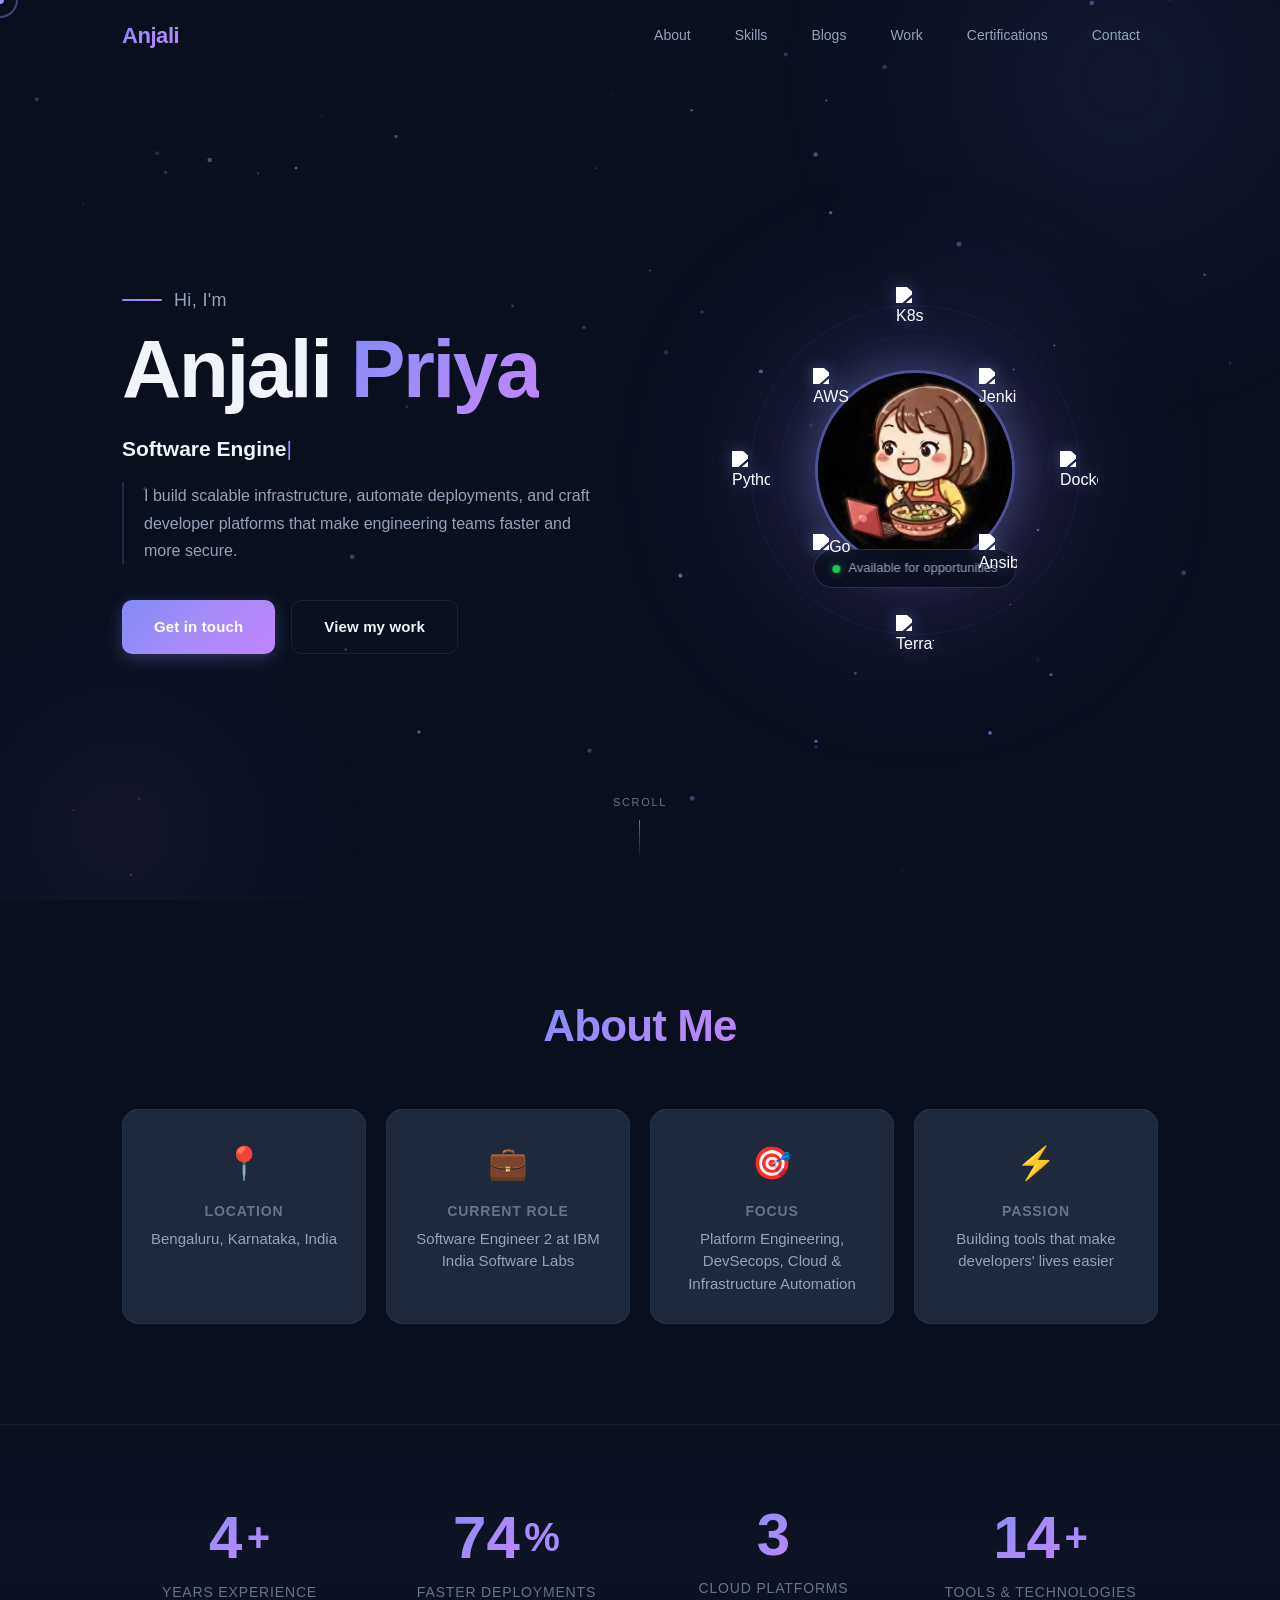
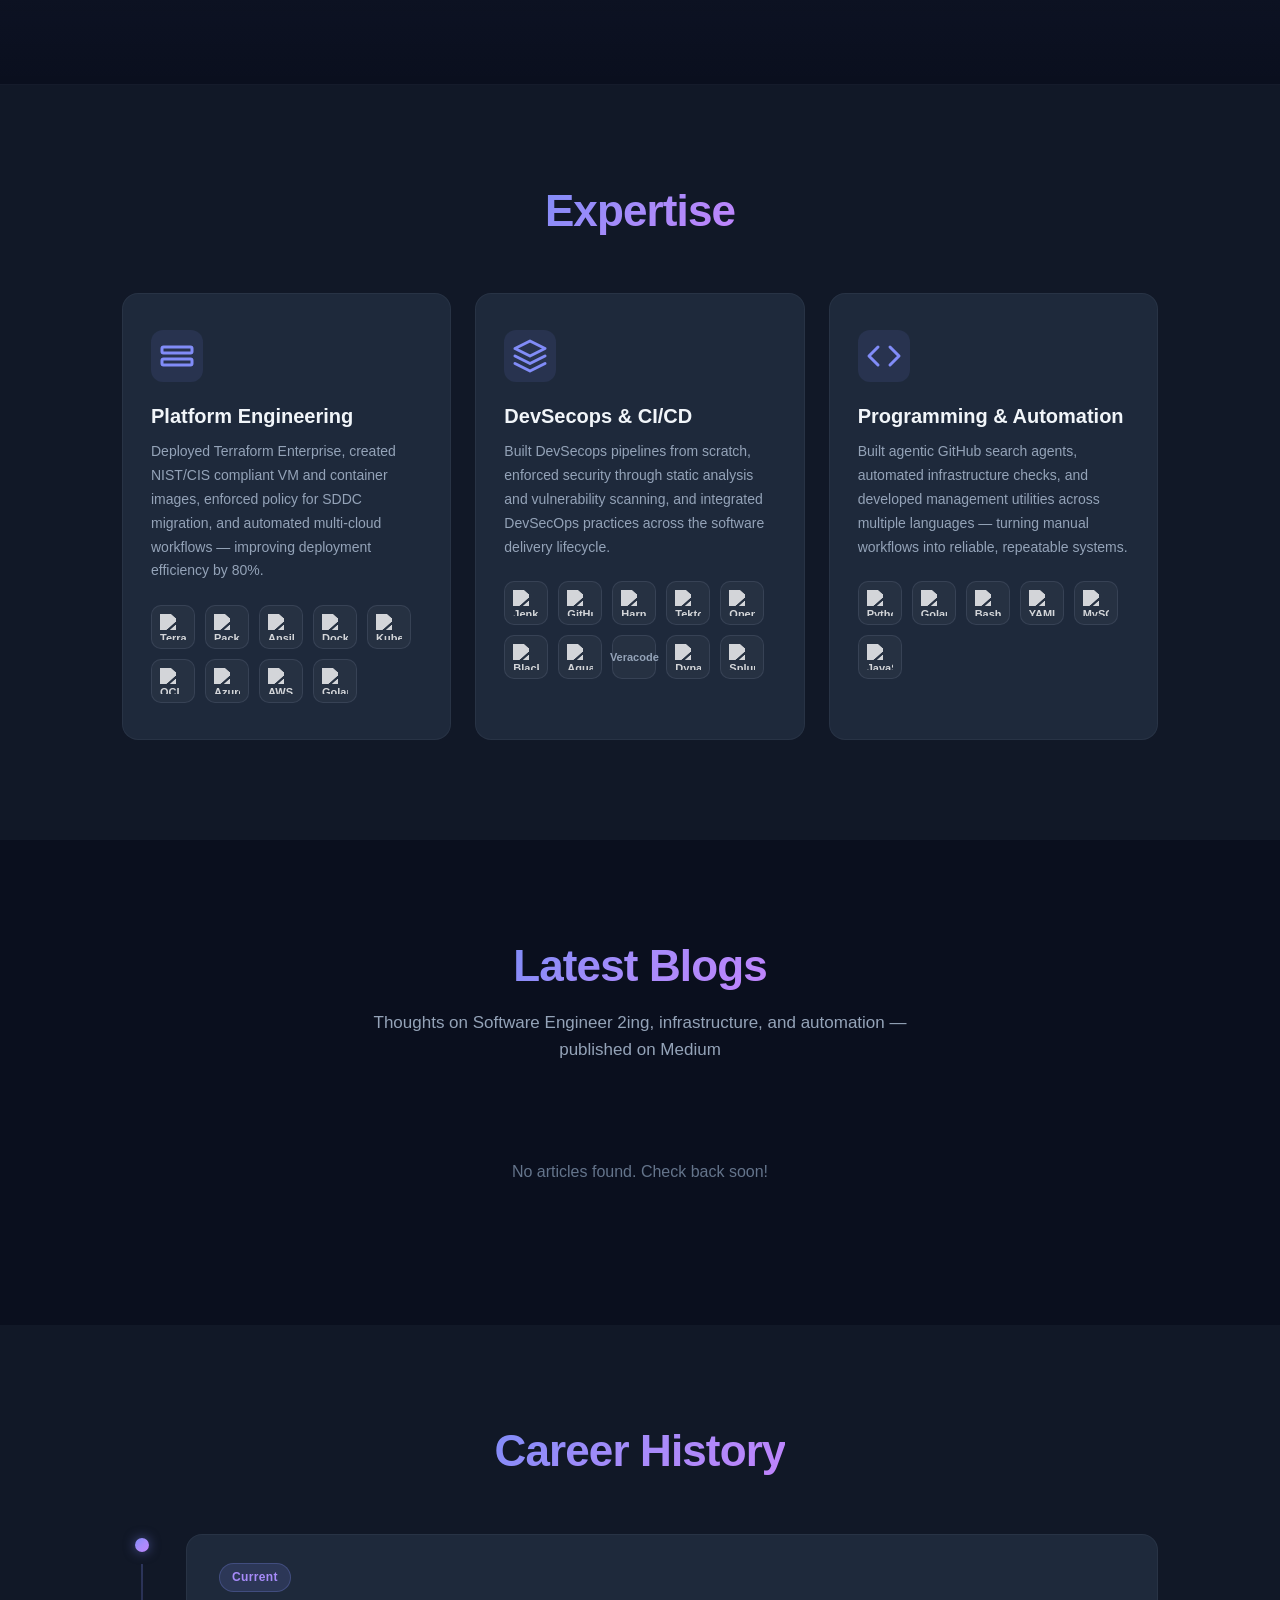
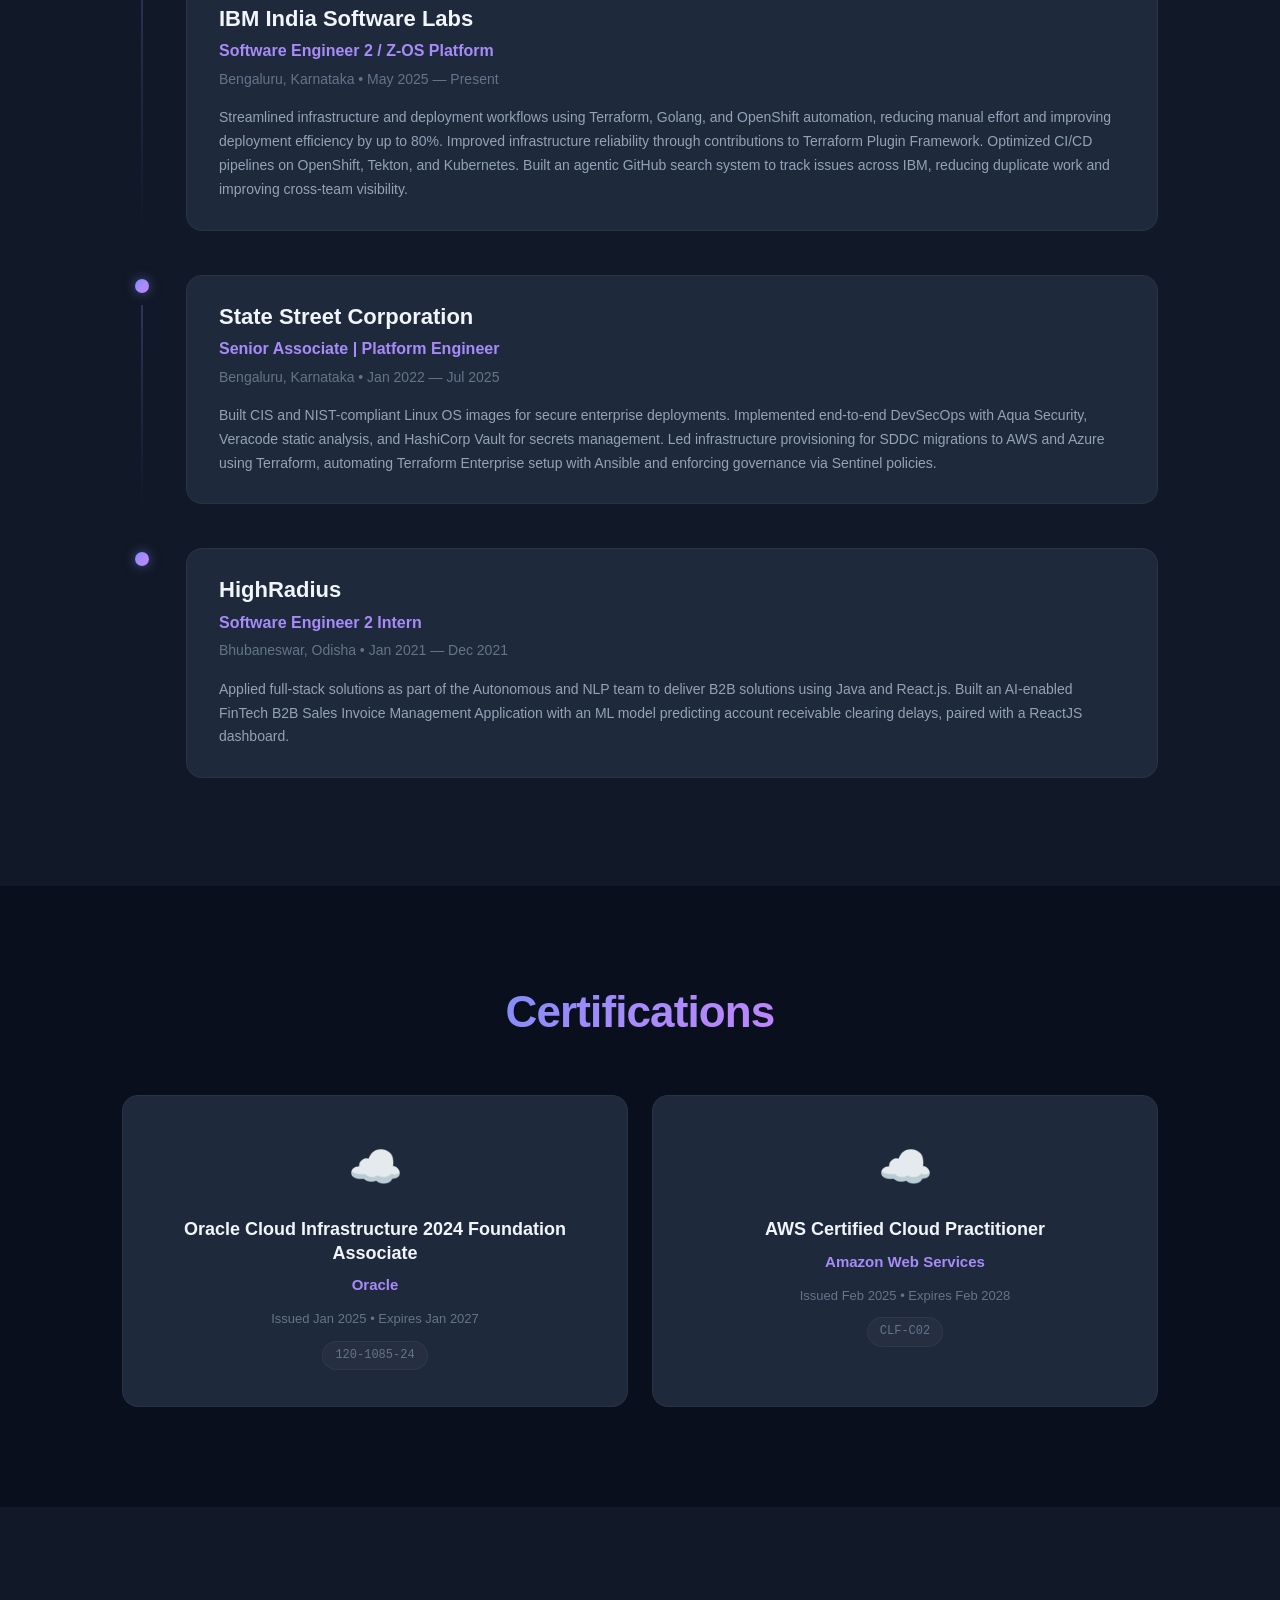
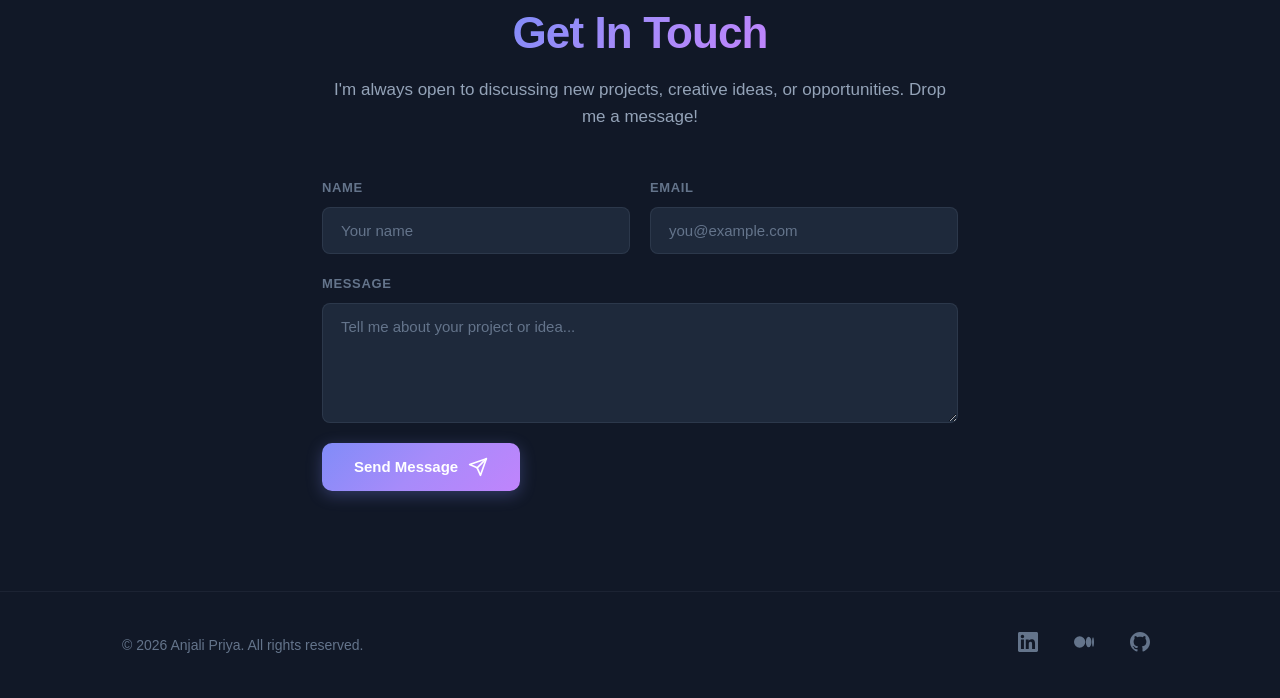
==== commit 7e18fd62: "fixed Issue" ====
--- a/AnjaliPriyaa.github.io/index.html
+++ b/AnjaliPriyaa.github.io/index.html
@@ -4,9 +4,9 @@
     <meta charset="UTF-8">
     <meta name="viewport" content="width=device-width, initial-scale=1.0">
     <meta http-equiv="X-UA-Compatible" content="IE=edge">
-    <meta name="description" content="Anjali Priya - Software Engineer specializing in Cloud & Infrastructure Automation, DevOps, and Platform Engineering">
+    <meta name="description" content="Anjali Priya - Software Engineer 2 specializing in Cloud & Infrastructure Automation, DevSecops, and Platform Engineering">
     <meta http-equiv="Content-Security-Policy" content="default-src 'self'; script-src 'self' 'unsafe-inline'; style-src 'self' 'unsafe-inline' https://fonts.googleapis.com; font-src 'self' https://fonts.gstatic.com; img-src 'self' https: data:; connect-src 'self' https://api.rss2json.com; frame-ancestors 'none'; base-uri 'self'; form-action 'self';">
-    <title>Anjali Priya — Software Engineer</title>
+    <title>Anjali Priya — Software Engineer 2</title>
     <link rel="preconnect" href="https://fonts.googleapis.com">
     <link rel="preconnect" href="https://fonts.gstatic.com" crossorigin>
     <link href="https://fonts.googleapis.com/css2?family=Inter:wght@400;500;600;700;800&display=swap" rel="stylesheet">
@@ -104,12 +104,12 @@
                     <div class="about-card">
                         <div class="about-icon">💼</div>
                         <h3>Current Role</h3>
-                        <p>Software Engineer at IBM India Software Labs</p>
+                        <p>Software Engineer 2 at IBM India Software Labs</p>
                     </div>
                     <div class="about-card">
                         <div class="about-icon">🎯</div>
                         <h3>Focus</h3>
-                        <p>Platform Engineering, DevOps, Cloud & Infrastructure Automation</p>
+                        <p>Platform Engineering, DevSecops, Cloud & Infrastructure Automation</p>
                     </div>
                     <div class="about-card">
                         <div class="about-icon">⚡</div>
@@ -180,8 +180,8 @@
                                 <path d="M2 17l10 5 10-5M2 12l10 5 10-5"/>
                             </svg>
                         </div>
-                        <h3>DevOps & CI/CD</h3>
-                        <p>Built DevOps pipelines from scratch, enforced security through static analysis and vulnerability scanning, and integrated DevSecOps practices across the software delivery lifecycle.</p>
+                        <h3>DevSecops & CI/CD</h3>
+                        <p>Built DevSecops pipelines from scratch, enforced security through static analysis and vulnerability scanning, and integrated DevSecOps practices across the software delivery lifecycle.</p>
                         <div class="tech-tags">
                             <span class="tech-tag" data-tooltip="Jenkins"><img src="https://www.vectorlogo.zone/logos/jenkins/jenkins-icon.svg" alt="Jenkins"></span>
                             <span class="tech-tag" data-tooltip="GitHub Actions"><img src="https://www.vectorlogo.zone/logos/github/github-icon.svg" alt="GitHub Actions"></span>
@@ -221,7 +221,7 @@
         <section id="blogs" class="section">
             <div class="container">
                 <h2 class="section-title"><span class="gradient-underline">Latest Blogs</span></h2>
-                <p class="section-subtitle">Thoughts on software engineering, infrastructure, and automation — published on Medium</p>
+                <p class="section-subtitle">Thoughts on Software Engineer 2ing, infrastructure, and automation — published on Medium</p>
                 <div id="blogs-grid" class="blogs-grid">
                     <div class="blog-skeleton"><div class="skeleton-line"></div><div class="skeleton-line short"></div><div class="skeleton-line xshort"></div></div>
                     <div class="blog-skeleton"><div class="skeleton-line"></div><div class="skeleton-line short"></div><div class="skeleton-line xshort"></div></div>
@@ -244,7 +244,7 @@
                             <div class="timeline-card">
                                 <span class="timeline-badge current">Current</span>
                                 <h3>IBM India Software Labs</h3>
-                                <p class="timeline-role">Software Engineer / Z-OS Platform</p>
+                                <p class="timeline-role">Software Engineer 2 / Z-OS Platform</p>
                                 <p class="timeline-meta">Bengaluru, Karnataka • May 2025 — Present</p>
                                 <p class="timeline-desc">Streamlined infrastructure and deployment workflows using Terraform, Golang, and OpenShift automation, reducing manual effort and improving deployment efficiency by up to 80%. Improved infrastructure reliability through contributions to Terraform Plugin Framework. Optimized CI/CD pipelines on OpenShift, Tekton, and Kubernetes. Built an agentic GitHub search system to track issues across IBM, reducing duplicate work and improving cross-team visibility.</p>
                             </div>
@@ -271,7 +271,7 @@
                         <div class="timeline-body">
                             <div class="timeline-card">
                                 <h3>HighRadius</h3>
-                                <p class="timeline-role">Software Engineer Intern</p>
+                                <p class="timeline-role">Software Engineer 2 Intern</p>
                                 <p class="timeline-meta">Bhubaneswar, Odisha • Jan 2021 — Dec 2021</p>
                                 <p class="timeline-desc">Applied full-stack solutions as part of the Autonomous and NLP team to deliver B2B solutions using Java and React.js. Built an AI-enabled FinTech B2B Sales Invoice Management Application with an ML model predicting account receivable clearing delays, paired with a ReactJS dashboard.</p>
                             </div>
